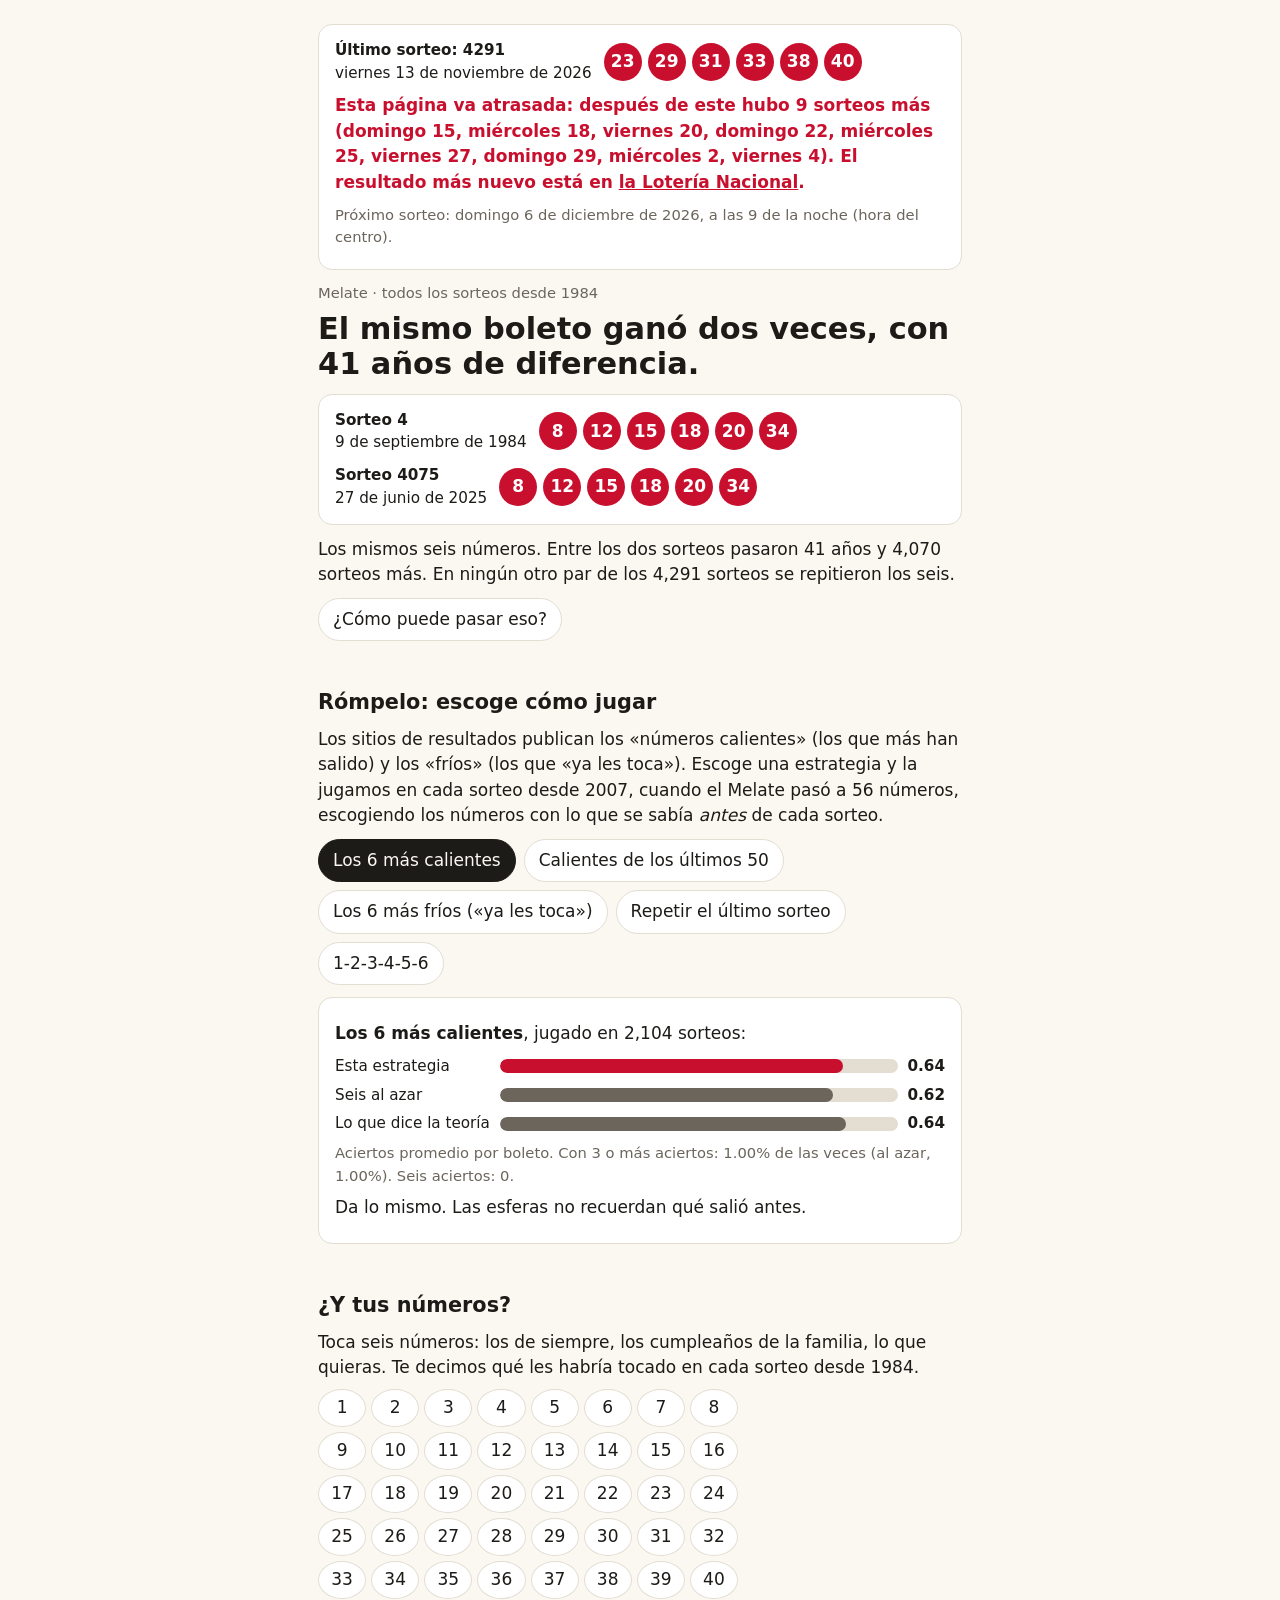
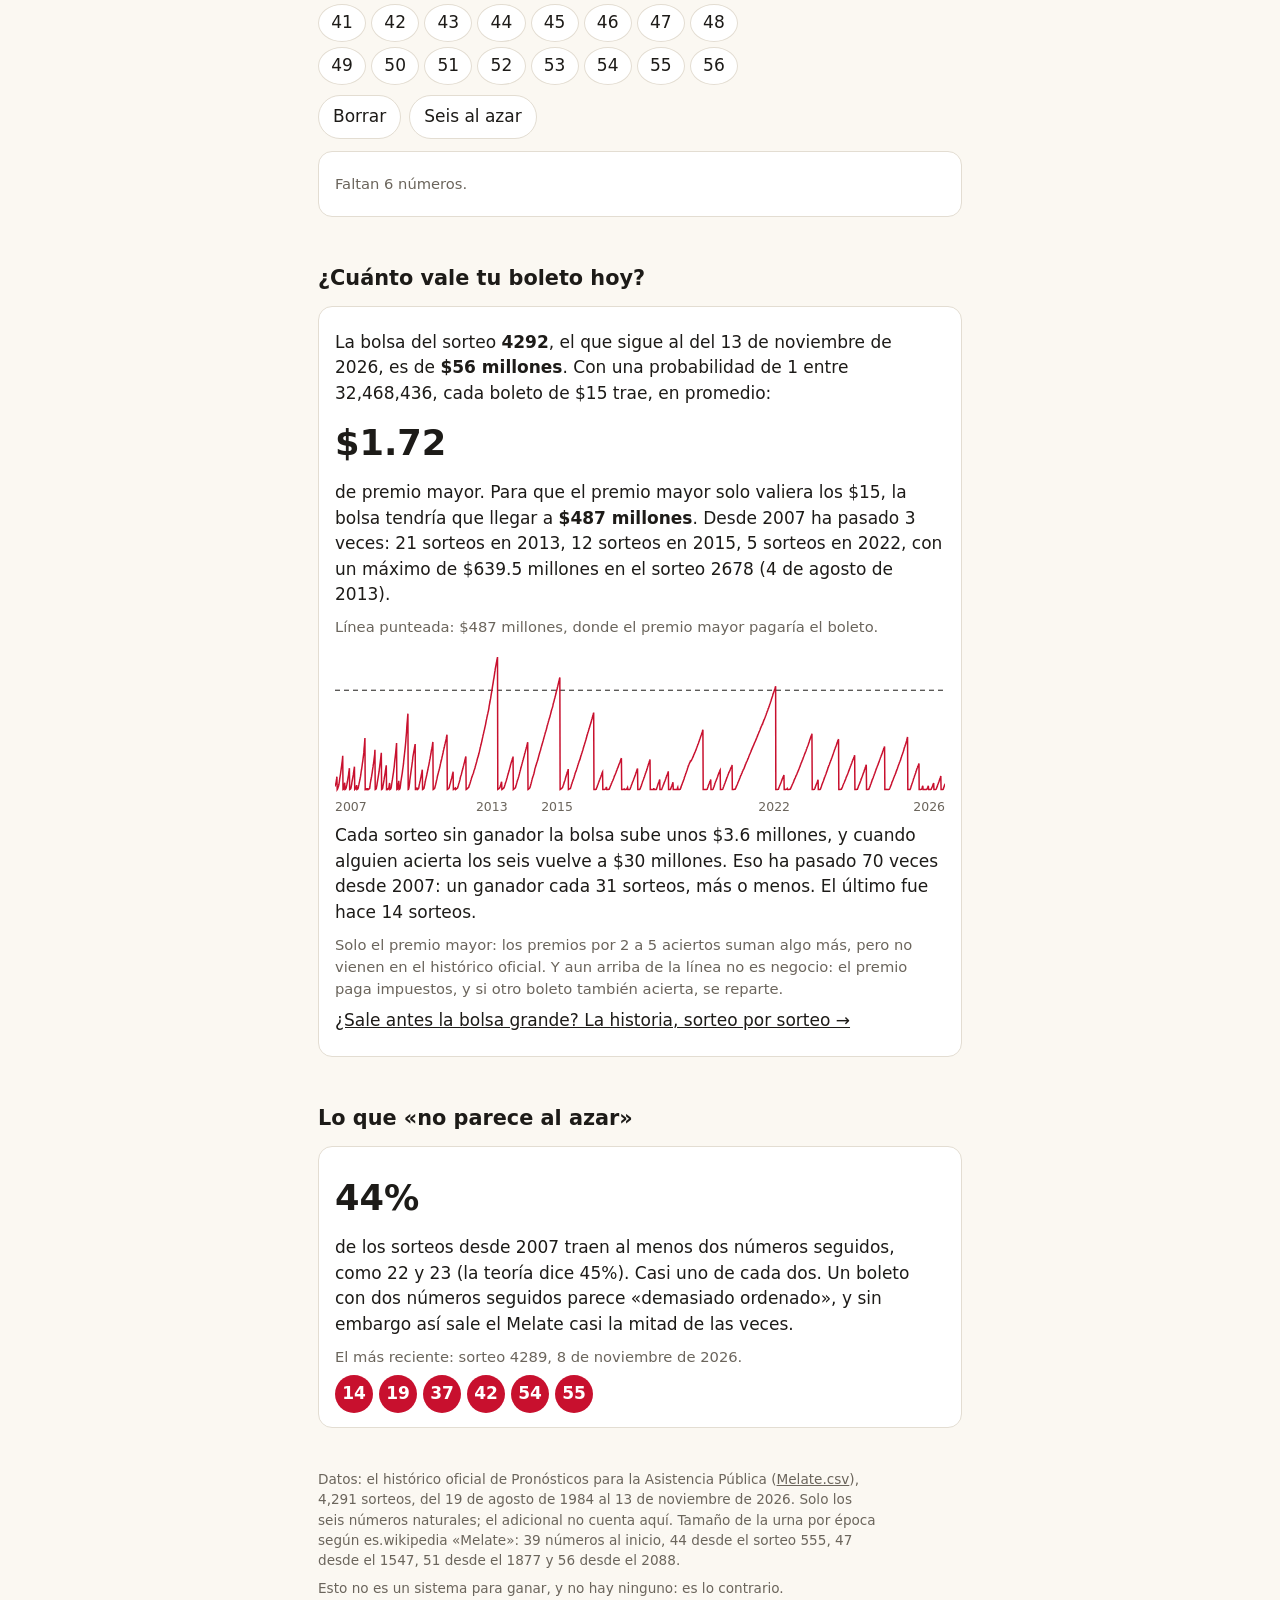
==== index.html @ 3cafe623 "Update ¿Ya salió? 2026-11-16 🤖 Generated with [Claude Code](https://claude.com/claude-code)" ====
<!doctype html>
<html lang="es">
<head>
<meta charset="utf-8">
<meta name="viewport" content="width=device-width, initial-scale=1">
<title>¿Ya salió? · Todos los sorteos del Melate desde 1984</title>
<meta name="description" content="El mismo boleto ganó el Melate dos veces, con 41 años de diferencia. Y los números calientes no sirven: lo comprobamos con todos los sorteos. Y lo que vale de verdad tu boleto hoy.">
<meta property="og:type" content="website">
<meta property="og:url" content="https://matmat202.github.io/ya-salio/">
<meta property="og:title" content="¿Ya salió?">
<meta property="og:description" content="El mismo boleto ganó el Melate dos veces, con 41 años de diferencia. Prueba tus números en todos los sorteos desde 1984.">
<meta property="og:image" content="https://matmat202.github.io/ya-salio/icons/card.png">
<meta property="og:image:width" content="1200">
<meta property="og:image:height" content="630">
<meta property="og:locale" content="es_MX">
<meta name="twitter:card" content="summary_large_image">
<link rel="apple-touch-icon" href="icons/icon-180.png">
<style>
  :root { --bg:#fbf8f2; --ink:#1d1b18; --mute:#6b655c; --line:#e3ddd2; --ball:#c8102e; --ok:#1f7a4d; --card:#fff; --warn:#c8102e; }
  @media (prefers-color-scheme: dark) { :root { --bg:#16140f; --ink:#f1ece2; --mute:#a59d90; --line:#3a352c; --card:#211e18; --ball:#d63a52; --ok:#4fbf86; --warn:#f07a8c; } }
  * { box-sizing: border-box; }
  body { margin:0; background:var(--bg); color:var(--ink); font:17px/1.5 system-ui, -apple-system, "Segoe UI", sans-serif; }
  main { max-width: 680px; margin: 0 auto; padding: 24px 18px 60px; }
  h1 { font-size: 1.9rem; line-height:1.15; margin: .2em 0 .4em; }
  h2 { font-size: 1.3rem; margin: 2.2em 0 .4em; }
  p { margin: .5em 0; }
  .mute { color: var(--mute); font-size: .92rem; }
  .card { background:var(--card); border:1px solid var(--line); border-radius:14px; padding:14px 16px; margin:12px 0; }
  .draw { display:flex; align-items:center; gap:12px; flex-wrap:wrap; }
  .draw .when { min-width: 150px; font-size:.95rem; }
  .draw .when b { display:block; }
  .balls { display:flex; gap:6px; flex-wrap:wrap; }
  .b { width:38px; height:38px; border-radius:50%; background:var(--ball); color:#fff; font-weight:700; display:grid; place-items:center; font-variant-numeric: tabular-nums; }
  .b.off { background:transparent; color:var(--mute); border:1.5px solid var(--line); }
  button { font:inherit; border:1px solid var(--line); background:var(--card); color:var(--ink); border-radius:999px; padding:8px 14px; cursor:pointer; }
  button[aria-pressed="true"] { background:var(--ink); color:var(--bg); border-color:var(--ink); }
  .row { display:flex; gap:8px; flex-wrap:wrap; margin:10px 0; }
  .big { font-size:2.2rem; font-weight:800; line-height:1.1; font-variant-numeric: tabular-nums; }
  .bars { display:grid; grid-template-columns: max-content 1fr max-content; gap:6px 10px; align-items:center; font-size:.95rem; }
  .bar { height:14px; border-radius:7px; background:var(--line); position:relative; overflow:hidden; }
  .bar i { position:absolute; inset:0 auto 0 0; background:var(--ball); border-radius:7px; }
  .bar.ref i { background:var(--mute); }
  .chart { width:100%; height:auto; display:block; margin:8px 0 2px; }
  .chart .s { fill:none; stroke:var(--ball); stroke-width:1.5; }
  .chart .be { stroke:var(--ink); stroke-dasharray:5 4; stroke-width:1; }
  .chart { height:150px; }
  .axis { position:relative; height:1.3em; font-size:.78rem; white-space:nowrap; color:var(--mute); }
  .axis span { position:absolute; top:0; }
  .grid { display:grid; grid-template-columns: repeat(8, 1fr); gap:5px; max-width: 420px; }
  .grid button { padding:0; height:38px; border-radius:50%; font-variant-numeric: tabular-nums; }
  .grid button[aria-pressed="true"] { background:var(--ball); border-color:var(--ball); color:#fff; }
  footer { margin-top:3em; font-size:.85rem; color:var(--mute); }
  footer p { max-width:65ch; }
  a { color: inherit; }
  #latest { margin-top:0; }
  #latest .draw .when { min-width: 0; }
  #latest .warn { color:var(--warn); font-weight:600; }
  #latestmine .draw { margin-top:10px; padding-top:10px; border-top:1px solid var(--line); }
  #latestmine .b { width:32px; height:32px; font-size:.9rem; }
</style>
</head>
<body>
<main>
  <div class="card" id="latest"></div>
  <p class="mute" id="kicker">Melate · todos los sorteos desde 1984</p>
  <h1>El mismo boleto ganó dos veces, con 41 años de diferencia.</h1>
  <div class="card" id="twins"></div>
  <p id="twinsay"></p>
  <div class="row"><button id="why" aria-expanded="false">¿Cómo puede pasar eso?</button></div>
  <div id="whybox" hidden>
    <div class="card">
      <p>La probabilidad de que <b>ese</b> sorteo de 2025 repitiera <b>esa</b> combinación de 1984 era de
        <b id="p1"></b>. Casi imposible.</p>
      <p>Pero nadie estaba esperando esa combinación. La pregunta de verdad es: ¿qué tan probable era que
        <b>alguna</b> combinación se repitiera, entre <b id="ndraws"></b> sorteos? Son <b id="npairs"></b>
        parejas de sorteos, y cada una es una oportunidad.</p>
      <p class="big" id="pany"></p>
      <p>Es la misma razón por la que en un salón de 23 personas lo normal es que dos cumplan años el mismo día.
        Lo raro no es la coincidencia: lo raro sería que nunca hubiera ninguna.</p>
    </div>
  </div>

  <h2>Rómpelo: escoge cómo jugar</h2>
  <p>Los sitios de resultados publican los «números calientes» (los que más han salido) y los «fríos»
    (los que «ya les toca»). Escoge una estrategia y la jugamos en cada sorteo desde 2007, cuando el Melate pasó a 56 números,
    escogiendo los números con lo que se sabía <i>antes</i> de cada sorteo.</p>
  <div class="row" id="strats"></div>
  <div class="card" id="stratout"></div>

  <h2>¿Y tus números?</h2>
  <p>Toca seis números: los de siempre, los cumpleaños de la familia, lo que quieras. Te decimos qué les habría tocado en cada sorteo desde 1984.</p>
  <div class="grid" id="grid"></div>
  <div class="row"><button id="clear">Borrar</button> <button id="lucky">Seis al azar</button></div>
  <div class="card" id="mine"><p class="mute">Faltan 6 números.</p></div>

  <h2>¿Cuánto vale tu boleto hoy?</h2>
  <div class="card" id="bolsa"></div>

  <h2>Lo que «no parece al azar»</h2>
  <div class="card" id="consec"></div>

  <footer>
    <p>Datos: el histórico oficial de Pronósticos para la Asistencia Pública
      (<a id="src" href="#">Melate.csv</a>), <span id="span"></span>. Solo los seis números naturales; el adicional no cuenta aquí.
      Tamaño de la urna por época según es.wikipedia «Melate»: 39 números al inicio, 44 desde el sorteo 555, 47 desde el 1547, 51 desde el 1877 y 56 desde el 2088.</p>
    <p>Esto no es un sistema para ganar, y no hay ninguno: es lo contrario.</p>
  </footer>
</main>
<script src="draws.js"></script>
<script src="melate.js"></script>
<script>
const { draws, pools, source } = window.MELATE;
const M = window.Melate, $ = (id) => document.getElementById(id);
const N = pools[pools.length - 1][1];
const MESES = ['enero','febrero','marzo','abril','mayo','junio','julio','agosto','septiembre','octubre','noviembre','diciembre'];
const fecha = (iso) => { const [y, m, d] = iso.split('-').map(Number); return `${d} de ${MESES[m - 1]} de ${y}`; };
const fmt = (x) => Math.round(x).toLocaleString('es-MX');
const pct = (x, d = 1) => (100 * x).toLocaleString('es-MX', { minimumFractionDigits: d, maximumFractionDigits: d }) + '%';
const balls = (six, on) => `<div class="balls">${six.map((x) => `<span class="b${on && !on.includes(x) ? ' off' : ''}">${x}</span>`).join('')}</div>`;

// 0. ¿ya salió?: the newest draw this page holds, and whether it can be the newest there is
const DIAS = ['domingo','lunes','martes','miércoles','jueves','viernes','sábado'];
const dia = (iso) => DIAS[new Date(iso + 'T00:00:00Z').getUTCDay()];
const newest = draws[draws.length - 1];
// ?hoy=AAAA-MM-DD pretends today is that date (the render gate uses it to see the late notice)
const hoyQ = new URLSearchParams(location.search).get('hoy');
const hoy = (/^\d{4}-\d\d-\d\d$/.test(hoyQ || '') && hoyQ) || new Intl.DateTimeFormat('en-CA', { timeZone: 'America/Mexico_City' }).format(new Date());
const S = M.schedule(newest[1], hoy);
const OFICIAL = 'https://www.loterianacional.gob.mx/Melate/Resultados';
$('latest').innerHTML = `<div class="draw"><div class="when"><b>Último sorteo: ${newest[0]}</b>${dia(newest[1])} ${fecha(newest[1])}</div>${balls(newest[2])}</div>
  ${S.missed.length ? `<p class="warn">Esta página va atrasada: después de este hubo ${S.missed.length === 1 ? 'otro sorteo' : `${S.missed.length} sorteos más`}
    (${S.missed.map((d) => `${dia(d)} ${Number(d.slice(8))}`).join(', ')}). El resultado más nuevo está en <a href="${OFICIAL}">la Lotería Nacional</a>.</p>` : ''}
  <div id="latestmine"></div>
  <p class="mute">Próximo sorteo: ${S.next === hoy ? 'hoy' : dia(S.next)} ${fecha(S.next)}, a las 9 de la noche (hora del centro).</p>`;
// 1. the twins
const reps = M.repeats(draws);
if (reps.length) {
  const [a, b] = reps[0];
  $('twins').innerHTML = [a, b].map((d) => `<div class="draw"><div class="when"><b>Sorteo ${d[0]}</b>${fecha(d[1])}</div>${balls(d[2])}</div>`).join('<div style="height:10px"></div>');
  const years = Number(b[1].slice(0, 4)) - Number(a[1].slice(0, 4));
  $('twinsay').innerHTML = `Los mismos seis números. Entre los dos sorteos pasaron ${years} años y ${fmt(b[0] - a[0] - 1)} sorteos más. En ningún otro par de los ${fmt(draws.length)} sorteos se repitieron los seis.`;
  $('p1').textContent = `1 entre ${fmt(M.comb(M.poolOf(pools, b[0]), 6))}`;
} else {
  $('kicker').nextElementSibling.textContent = 'Ninguna combinación ganadora se ha repetido.';
}
const e = M.expectedRepeats(draws, pools);
$('ndraws').textContent = fmt(draws.length);
$('npairs').textContent = fmt(draws.length * (draws.length - 1) / 2);
$('pany').textContent = `${pct(1 - Math.exp(-e), 0)} de probabilidad`;
$('why').onclick = () => { const h = $('whybox').hidden = !$('whybox').hidden; $('why').setAttribute('aria-expanded', String(!h)); };

// 2. strategies
const LABELS = { calientes: 'Los 6 más calientes', calientes50: 'Calientes de los últimos 50', frios: 'Los 6 más fríos («ya les toca»)', repetir: 'Repetir el último sorteo', seguidos: '1-2-3-4-5-6' };
const results = Object.fromEntries(Object.entries(M.STRATEGIES).map(([k, f]) => [k, M.replay(draws, pools, f)]));
const azar = (() => { let s = 7; const rnd = () => (s = (s * 1103515245 + 12345) % 2147483648) / 2147483648;
  return M.replay(draws, pools, (h, n) => { const p = []; while (p.length < 6) { const x = 1 + Math.floor(rnd() * n); if (!p.includes(x)) p.push(x); } return p; }); })();
function showStrat(k) {
  document.querySelectorAll('#strats button').forEach((b) => b.setAttribute('aria-pressed', String(b.dataset.k === k)));
  const r = results[k], max = Math.max(r.mean, azar.mean, r.expected) * 1.15;
  $('stratout').innerHTML = `<p><b>${LABELS[k]}</b>, jugado en ${fmt(r.tot)} sorteos:</p>
    <div class="bars">
      <span>Esta estrategia</span><div class="bar"><i style="width:${100 * r.mean / max}%"></i></div><b>${r.mean.toFixed(2)}</b>
      <span>Seis al azar</span><div class="bar ref"><i style="width:${100 * azar.mean / max}%"></i></div><b>${azar.mean.toFixed(2)}</b>
      <span>Lo que dice la teoría</span><div class="bar ref"><i style="width:${100 * r.expected / max}%"></i></div><b>${r.expected.toFixed(2)}</b>
    </div>
    <p class="mute">Aciertos promedio por boleto. Con 3 o más aciertos: ${pct(r.three, 2)} de las veces (al azar, ${pct(azar.three, 2)}). Seis aciertos: ${r.hits[6]}.</p>
    <p>Da lo mismo. Las esferas no recuerdan qué salió antes.</p>`;
}
$('strats').innerHTML = Object.keys(LABELS).map((k) => `<button data-k="${k}" aria-pressed="false">${LABELS[k]}</button>`).join('');
$('strats').onclick = (ev) => { const k = ev.target.dataset && ev.target.dataset.k; if (k) showStrat(k); };
showStrat('calientes');

// 3. your ticket. A full six is kept on this phone (localStorage) and in the address
// (#boleto=8-12-15-18-20-34), so a reload, a bookmark or a link sent to the family brings it
// back, and the card at the top says how it did in the newest draw. Only a tap saves: opening
// someone else's link shows their six without replacing the ones kept on this phone.
const KEY = 'yasalio.boleto';
const store = { get() { try { return localStorage.getItem(KEY); } catch (e) { return null; } },
  set(v) { try { if (v) localStorage.setItem(KEY, v); else localStorage.removeItem(KEY); } catch (e) {} } };
const fromHash = M.parseTicket((location.hash.match(/boleto=([0-9,-]+)/) || [])[1], N);
const pick = fromHash || M.parseTicket(store.get(), N) || [];
let tapped = false;
function remember(six) {
  const v = six ? six.join('-') : '';
  if (six && tapped) store.set(v);
  if (six || /boleto=/.test(location.hash)) history.replaceState(null, '', location.pathname + location.search + (six ? '#boleto=' + v : ''));
  $('latestmine').innerHTML = six ? `<div class="draw"><div class="when"><b>Tus números: ${six.filter((x) => newest[2].includes(x)).length} de 6 en este sorteo</b>
    <a href="#mine" onclick="document.getElementById('mine').scrollIntoView({ behavior: 'smooth' }); return false">ver en todos los sorteos</a></div>${balls(six, newest[2])}</div>` : '';
}
$('grid').innerHTML = Array.from({ length: N }, (_, i) => `<button data-n="${i + 1}" aria-pressed="false">${i + 1}</button>`).join('');
function renderMine() {
  document.querySelectorAll('#grid button').forEach((b) => b.setAttribute('aria-pressed', String(pick.includes(+b.dataset.n))));
  if (pick.length < 6) { remember(null); $('mine').innerHTML = `<p class="mute">Faltan ${6 - pick.length} número${6 - pick.length === 1 ? '' : 's'}.</p>`; return; }
  const six = [...pick].sort((a, b) => a - b), r = M.myTicket(draws, pools, six), d = r.best.draw;
  remember(six);
  const three = r.hits[3] + r.hits[4] + r.hits[5] + r.hits[6];
  $('mine').innerHTML = `${balls(six)}
    <p>Jugado en ${fmt(r.tot)} sorteos${r.tot < draws.length ? ` (los que ya tenían el ${Math.max(...six)} en la urna)` : ''}:</p>
    <p>Seis aciertos: <b>${r.hits[6]}</b> · cinco: <b>${r.hits[5]}</b> · cuatro: <b>${r.hits[4]}</b> · tres: <b>${r.hits[3]}</b> · ninguno: <b>${fmt(r.hits[0])}</b></p>
    <p>Tu mejor sorteo fue el <b>${d[0]}</b> (${fecha(d[1])}), con ${r.best.k} acierto${r.best.k === 1 ? '' : 's'}:</p>${balls(d[2], six)}
    <p>En el último sorteo (${newest[0]}, ${fecha(newest[1])}): <b>${six.filter((x) => newest[2].includes(x)).length}</b> de 6.</p>
    <p class="mute">Tres o más en ${pct(three / r.tot, 2)} de los sorteos. Cualquier boleto ronda lo mismo.</p>
    <div class="row"><button id="share">Compartir mis números</button></div>
    <p class="mute" id="sharesay">${tapped || !fromHash ? 'Tus números se quedan guardados en este teléfono: la próxima vez que entres, arriba verás cómo les fue en el último sorteo.'
      : 'Son los números del enlace que te mandaron. Toca los tuyos para guardarlos en este teléfono.'}</p>`;
}
$('mine').onclick = async (ev) => {
  if (ev.target.id !== 'share') return;
  const url = location.href, say = $('sharesay');
  try {
    if (navigator.share) await navigator.share({ title: '¿Ya salió?', text: 'Mis números del Melate en todos los sorteos desde 1984', url });
    else { await navigator.clipboard.writeText(url); say.textContent = 'Enlace copiado: quien lo abra verá estos mismos seis números.'; }
  } catch (e) { if (e.name !== 'AbortError') say.textContent = `Copia este enlace: ${url}`; }
};
$('grid').onclick = (ev) => { const n = +(ev.target.dataset && ev.target.dataset.n); if (!n) return; tapped = true;
  const i = pick.indexOf(n); if (i >= 0) pick.splice(i, 1); else if (pick.length < 6) pick.push(n); renderMine(); };
$('clear').onclick = () => { pick.length = 0; store.set(null); renderMine(); };
$('lucky').onclick = () => { tapped = true; pick.length = 0; while (pick.length < 6) { const x = 1 + Math.floor(Math.random() * N); if (!pick.includes(x)) pick.push(x); } renderMine(); };
renderMine();
// a shared link opened in a tab already on this page changes only the hash: no reload happens
addEventListener('hashchange', () => {
  const six = M.parseTicket((location.hash.match(/boleto=([0-9,-]+)/) || [])[1], N);
  if (six && six.join('-') !== [...pick].sort((a, b) => a - b).join('-')) { tapped = false; pick.splice(0, pick.length, ...six); renderMine(); }
});

// 4. consecutive numbers
const modern = draws.filter((d) => d[0] >= pools[pools.length - 1][0]);
const withC = modern.filter((d) => M.hasConsecutive(d[2]));
const last = withC[withC.length - 1];
$('consec').innerHTML = `<p class="big">${pct(withC.length / modern.length, 0)}</p>
  <p>de los sorteos desde 2007 traen al menos dos números seguidos, como 22 y 23 (la teoría dice ${pct(M.pConsecutive(N), 0)}).
  Casi uno de cada dos. Un boleto con dos números seguidos parece «demasiado ordenado», y sin embargo así sale el Melate casi la mitad de las veces.</p>
  <p class="mute">El más reciente: sorteo ${last[0]}, ${fecha(last[1])}.</p>${balls(last[2])}`;

// 5. what today's ticket is worth: the jackpot only. $15 is Melate alone (Revancha +$10 and
// Revanchita +$5 are separate draws), per loterianacional.gob.mx/Melate/Melate, 2026-11-05.
const PRECIO = 15;
const B = M.bolsa(draws, pools, PRECIO);
const mill = (x) => `$${(x / 1e6).toLocaleString('es-MX', { maximumFractionDigits: 1 })} millones`;
const peso = (x) => `$${x.toLocaleString('es-MX', { minimumFractionDigits: 2, maximumFractionDigits: 2 })}`;
const YEAR = (r) => r[0][1].slice(0, 4);
const runsTxt = B.runs.map((r) => `${r.length} sorteo${r.length === 1 ? '' : 's'} en ${YEAR(r)}`);
const chart = (() => {
  const W = 640, H = 170, top = Math.max(B.peak[3], B.breakEven) * 1.08, n = B.series.length;
  const x = (i) => (i / (n - 1)) * W, y = (v) => H - (v / top) * H;
  const pts = B.series.map(([, v], i) => `${x(i).toFixed(1)},${y(v).toFixed(1)}`).join(' ');
  // year labels in HTML, not SVG text, so they stay readable when the chart shrinks to a phone
  const at = (k) => 100 * B.series.findIndex(([d]) => d >= k) / (n - 1);
  const ticks = [[2088, 'left:0'], ...B.runs.map((r) => [r[0][0], null]), [B.last[0], 'right:0']].map(([k, pos]) => {
    const d = draws.find((e) => e[0] === k); return `<span style="${pos || `left:${at(k).toFixed(1)}%;transform:translateX(-50%)`}">${d[1].slice(0, 4)}</span>`; }).join('');
  return `<p class="mute">Línea punteada: ${mill(B.breakEven)}, donde el premio mayor pagaría el boleto.</p>
    <svg class="chart" viewBox="0 0 ${W} ${H}" preserveAspectRatio="none" role="img" aria-label="La bolsa del Melate en cada sorteo desde 2007; pasó la línea en ${B.runs.map(YEAR).join(', ')}">
    <line class="be" x1="0" x2="${W}" y1="${y(B.breakEven)}" y2="${y(B.breakEven)}" vector-effect="non-scaling-stroke"/>
    <polyline class="s" points="${pts}" vector-effect="non-scaling-stroke"/></svg><div class="axis">${ticks}</div>`;
})();
$('bolsa').innerHTML = `<p>La bolsa del sorteo <b>${B.next}</b>, el que sigue al del ${fecha(B.last[1])}, es de <b>${mill(B.last[3])}</b>.
  Con una probabilidad de 1 entre ${fmt(B.odds)}, cada boleto de $${PRECIO} trae, en promedio:</p>
  <p class="big">${peso(B.perTicket)}</p>
  <p>de premio mayor. Para que el premio mayor solo valiera los $${PRECIO}, la bolsa tendría que llegar a <b>${mill(B.breakEven)}</b>.
  Desde 2007 ha pasado ${B.runs.length === 1 ? 'una vez' : `${B.runs.length} veces`}: ${runsTxt.join(', ')}, con un máximo de ${mill(B.peak[3])} en el sorteo ${B.peakDraw}${(d => d ? ` (${fecha(d[1])})` : '')(draws.find((d) => d[0] === B.peakDraw))}.</p>
  ${chart}
  <p>Cada sorteo sin ganador la bolsa sube unos ${mill(B.medianRise)}, y cuando alguien acierta los seis vuelve a ${mill(Math.min(...B.resets.map((d) => d[3])))}.
  Eso ha pasado ${B.resets.length} veces desde 2007: un ganador cada ${Math.round(B.everyDraws)} sorteos, más o menos.
  ${B.sinceReset != null ? `El último fue hace ${B.sinceReset} sorteo${B.sinceReset === 1 ? '' : 's'}.` : ''}</p>
  <p class="mute">Solo el premio mayor: los premios por 2 a 5 aciertos suman algo más, pero no vienen en el histórico oficial.
  Y aun arriba de la línea no es negocio: el premio paga impuestos, y si otro boleto también acierta, se reparte.</p>
  <p><a href="story/">¿Sale antes la bolsa grande? La historia, sorteo por sorteo →</a></p>`;
document.querySelectorAll('#bolsa .axis').forEach(declutter);
// Axis labels sit at absolute positions, so a wider font (1.5x text, WCAG 1.4.12 spacing)
// pushes neighbours into each other: text-spacing caught '150 h' over '175 h', '9+10 Mar'
// over 'all' and '2013' over '2015' on 2026-11-06. Keep both ends, hide a middle label only
// while it would collide, and re-check whenever a label or the axis changes size.
function declutter(box) {
  const go = () => {
    const s = [...box.children]; if (s.length < 3) return;
    s.forEach((e) => { e.style.visibility = ''; });
    const last = s[s.length - 1].getBoundingClientRect();
    let prev = s[0].getBoundingClientRect();
    for (const e of s.slice(1, -1)) {
      const b = e.getBoundingClientRect();
      if (!b.width) continue;
      if (b.left < prev.right + 4 || b.right > last.left - 4) e.style.visibility = 'hidden'; else prev = b;
    }
  };
  const ro = new ResizeObserver(go); ro.observe(box); [...box.children].forEach((e) => ro.observe(e));
  go();
}

$('src').href = source;
$('span').textContent = `${fmt(draws.length)} sorteos, del ${fecha(draws[0][1])} al ${fecha(draws[draws.length - 1][1])}`;
</script>
</body>
</html>
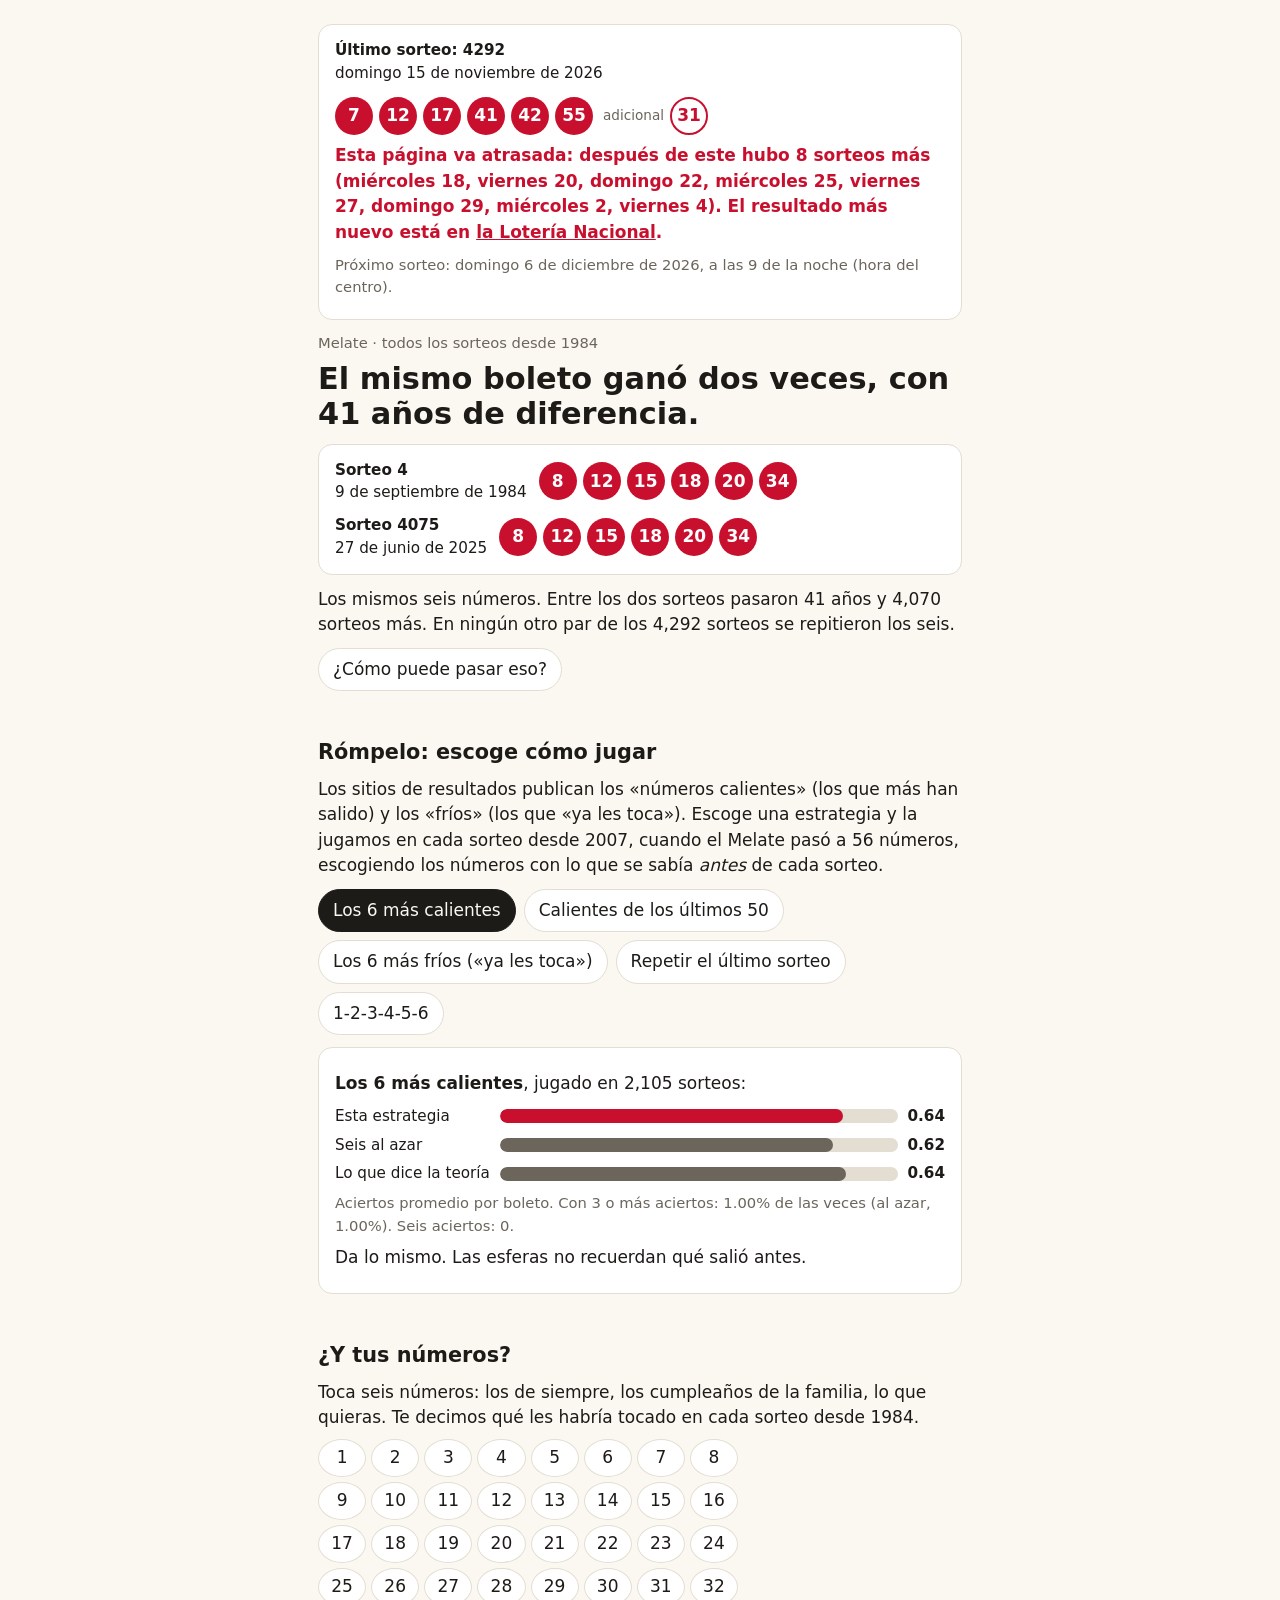
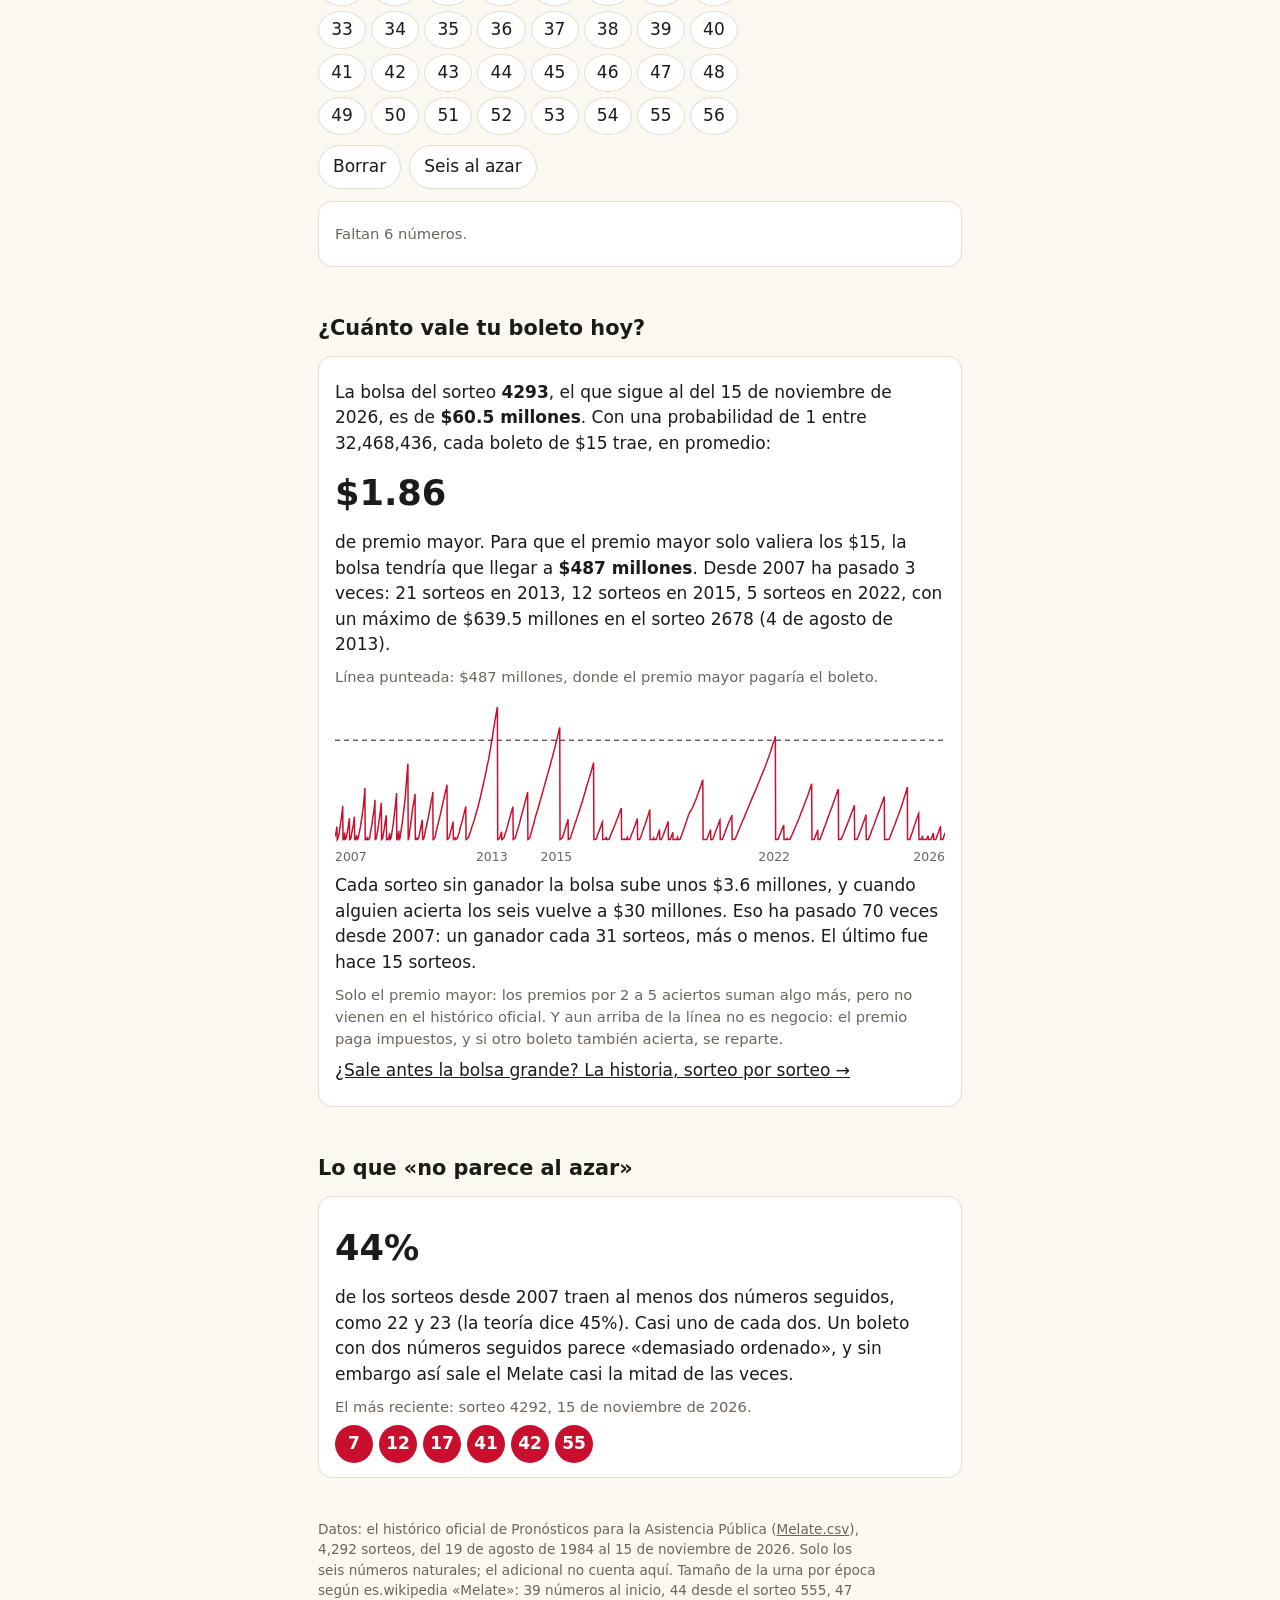
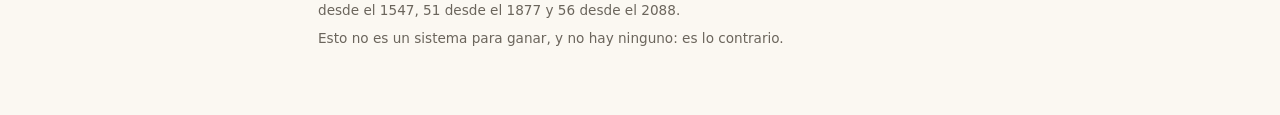
==== commit 526a6949: "Update ¿Ya salió? 2026-11-16 🤖 Generated with [Claude Code](https://claude.com/claude-code)" ====
--- a/index.html
+++ b/index.html
@@ -32,6 +32,8 @@
   .balls { display:flex; gap:6px; flex-wrap:wrap; }
   .b { width:38px; height:38px; border-radius:50%; background:var(--ball); color:#fff; font-weight:700; display:grid; place-items:center; font-variant-numeric: tabular-nums; }
   .b.off { background:transparent; color:var(--mute); border:1.5px solid var(--line); }
+  .b.ad { background:var(--card); color:var(--warn); border:2px solid var(--ball); }
+  .adl { align-self:center; color:var(--mute); font-size:.85rem; margin-left:4px; }
   button { font:inherit; border:1px solid var(--line); background:var(--card); color:var(--ink); border-radius:999px; padding:8px 14px; cursor:pointer; }
   button[aria-pressed="true"] { background:var(--ink); color:var(--bg); border-color:var(--ink); }
   .row { display:flex; gap:8px; flex-wrap:wrap; margin:10px 0; }
@@ -57,6 +59,7 @@
   #latest .warn { color:var(--warn); font-weight:600; }
   #latestmine .draw { margin-top:10px; padding-top:10px; border-top:1px solid var(--line); }
   #latestmine .b { width:32px; height:32px; font-size:.9rem; }
+  #latestmine .prize { margin:8px 0 0; font-weight:600; }
 </style>
 </head>
 <body>
@@ -116,7 +119,10 @@
 const fecha = (iso) => { const [y, m, d] = iso.split('-').map(Number); return `${d} de ${MESES[m - 1]} de ${y}`; };
 const fmt = (x) => Math.round(x).toLocaleString('es-MX');
 const pct = (x, d = 1) => (100 * x).toLocaleString('es-MX', { minimumFractionDigits: d, maximumFractionDigits: d }) + '%';
-const balls = (six, on) => `<div class="balls">${six.map((x) => `<span class="b${on && !on.includes(x) ? ' off' : ''}">${x}</span>`).join('')}</div>`;
+// `ad` is the draw's adicional: as its own ball it is drawn as a ring after the six; inside a
+// ticket the same ring marks the number that matched it.
+const balls = (six, on, ad, own) => `<div class="balls">${six.map((x) => `<span class="b${x === ad ? ' ad' : on && !on.includes(x) ? ' off' : ''}">${x}</span>`).join('')}${
+  own ? `<span class="adl">adicional</span><span class="b ad">${ad}</span>` : ''}</div>`;
 
 // 0. ¿ya salió?: the newest draw this page holds, and whether it can be the newest there is
 const DIAS = ['domingo','lunes','martes','miércoles','jueves','viernes','sábado'];
@@ -127,7 +133,7 @@
 const hoy = (/^\d{4}-\d\d-\d\d$/.test(hoyQ || '') && hoyQ) || new Intl.DateTimeFormat('en-CA', { timeZone: 'America/Mexico_City' }).format(new Date());
 const S = M.schedule(newest[1], hoy);
 const OFICIAL = 'https://www.loterianacional.gob.mx/Melate/Resultados';
-$('latest').innerHTML = `<div class="draw"><div class="when"><b>Último sorteo: ${newest[0]}</b>${dia(newest[1])} ${fecha(newest[1])}</div>${balls(newest[2])}</div>
+$('latest').innerHTML = `<div class="draw"><div class="when"><b>Último sorteo: ${newest[0]}</b>${dia(newest[1])} ${fecha(newest[1])}</div>${balls(newest[2], null, newest[4], true)}</div>
   ${S.missed.length ? `<p class="warn">Esta página va atrasada: después de este hubo ${S.missed.length === 1 ? 'otro sorteo' : `${S.missed.length} sorteos más`}
     (${S.missed.map((d) => `${dia(d)} ${Number(d.slice(8))}`).join(', ')}). El resultado más nuevo está en <a href="${OFICIAL}">la Lotería Nacional</a>.</p>` : ''}
   <div id="latestmine"></div>
@@ -184,8 +190,17 @@
   const v = six ? six.join('-') : '';
   if (six && tapped) store.set(v);
   if (six || /boleto=/.test(location.hash)) history.replaceState(null, '', location.pathname + location.search + (six ? '#boleto=' + v : ''));
-  $('latestmine').innerHTML = six ? `<div class="draw"><div class="when"><b>Tus números: ${six.filter((x) => newest[2].includes(x)).length} de 6 en este sorteo</b>
-    <a href="#mine" onclick="document.getElementById('mine').scrollIntoView({ behavior: 'smooth' }); return false">ver en todos los sorteos</a></div>${balls(six, newest[2])}</div>` : '';
+  $('latestmine').innerHTML = six ? `<div class="draw"><div class="when"><b>Tus números: ${prizeLine(six)}</b>
+    <a href="#mine" onclick="document.getElementById('mine').scrollIntoView({ behavior: 'smooth' }); return false">ver en todos los sorteos</a></div>${balls(six, newest[2], newest[4])}${prizeSay(six)}</div>` : '';
+}
+// "2 de 6" alone does not say that 2 hits is a prize: the top card names the category it wins.
+const prizeLine = (six) => { const P = M.prize(six, newest); return `${P.k} de 6${P.ad ? ', más el adicional,' : ''} en este sorteo`; };
+const pesos = (x) => '$' + x.toLocaleString('es-MX', { minimumFractionDigits: 2, maximumFractionDigits: 2 });
+function prizeSay(six) {
+  const P = M.prize(six, newest);
+  if (!P.cat) return `<p class="mute" id="prize">Sin premio: el más chico pide 2 aciertos.</p>`;
+  return `<p class="prize" id="prize">Eso gana premio de ${P.cat}.ª categoría${P.amount ? `: ${pesos(P.amount)} por boleto` : `; cuánto paga depende de las ventas del sorteo`}.</p>
+    <p class="mute">Confírmalo con tu boleto en <a href="${OFICIAL}">la Lotería Nacional</a>: aquí solo comparamos los seis que guardaste.</p>`;
 }
 $('grid').innerHTML = Array.from({ length: N }, (_, i) => `<button data-n="${i + 1}" aria-pressed="false">${i + 1}</button>`).join('');
 function renderMine() {
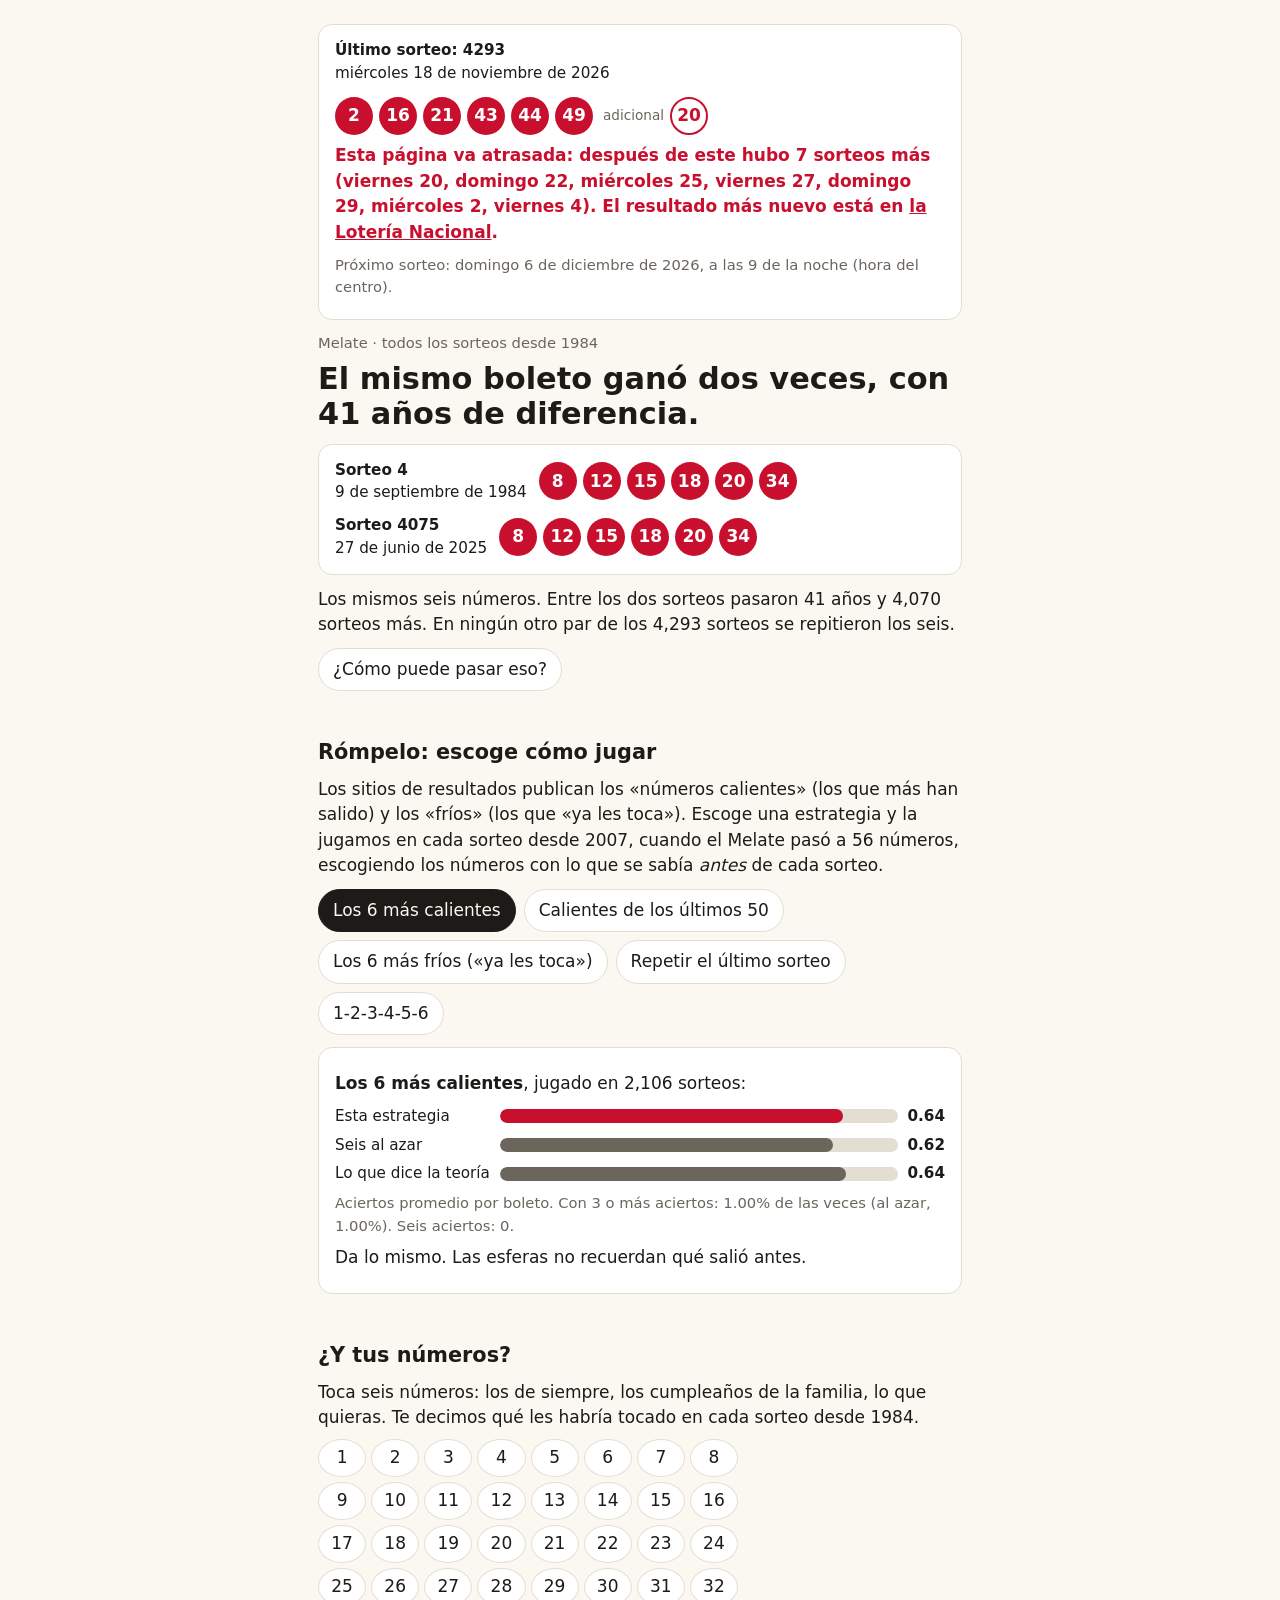
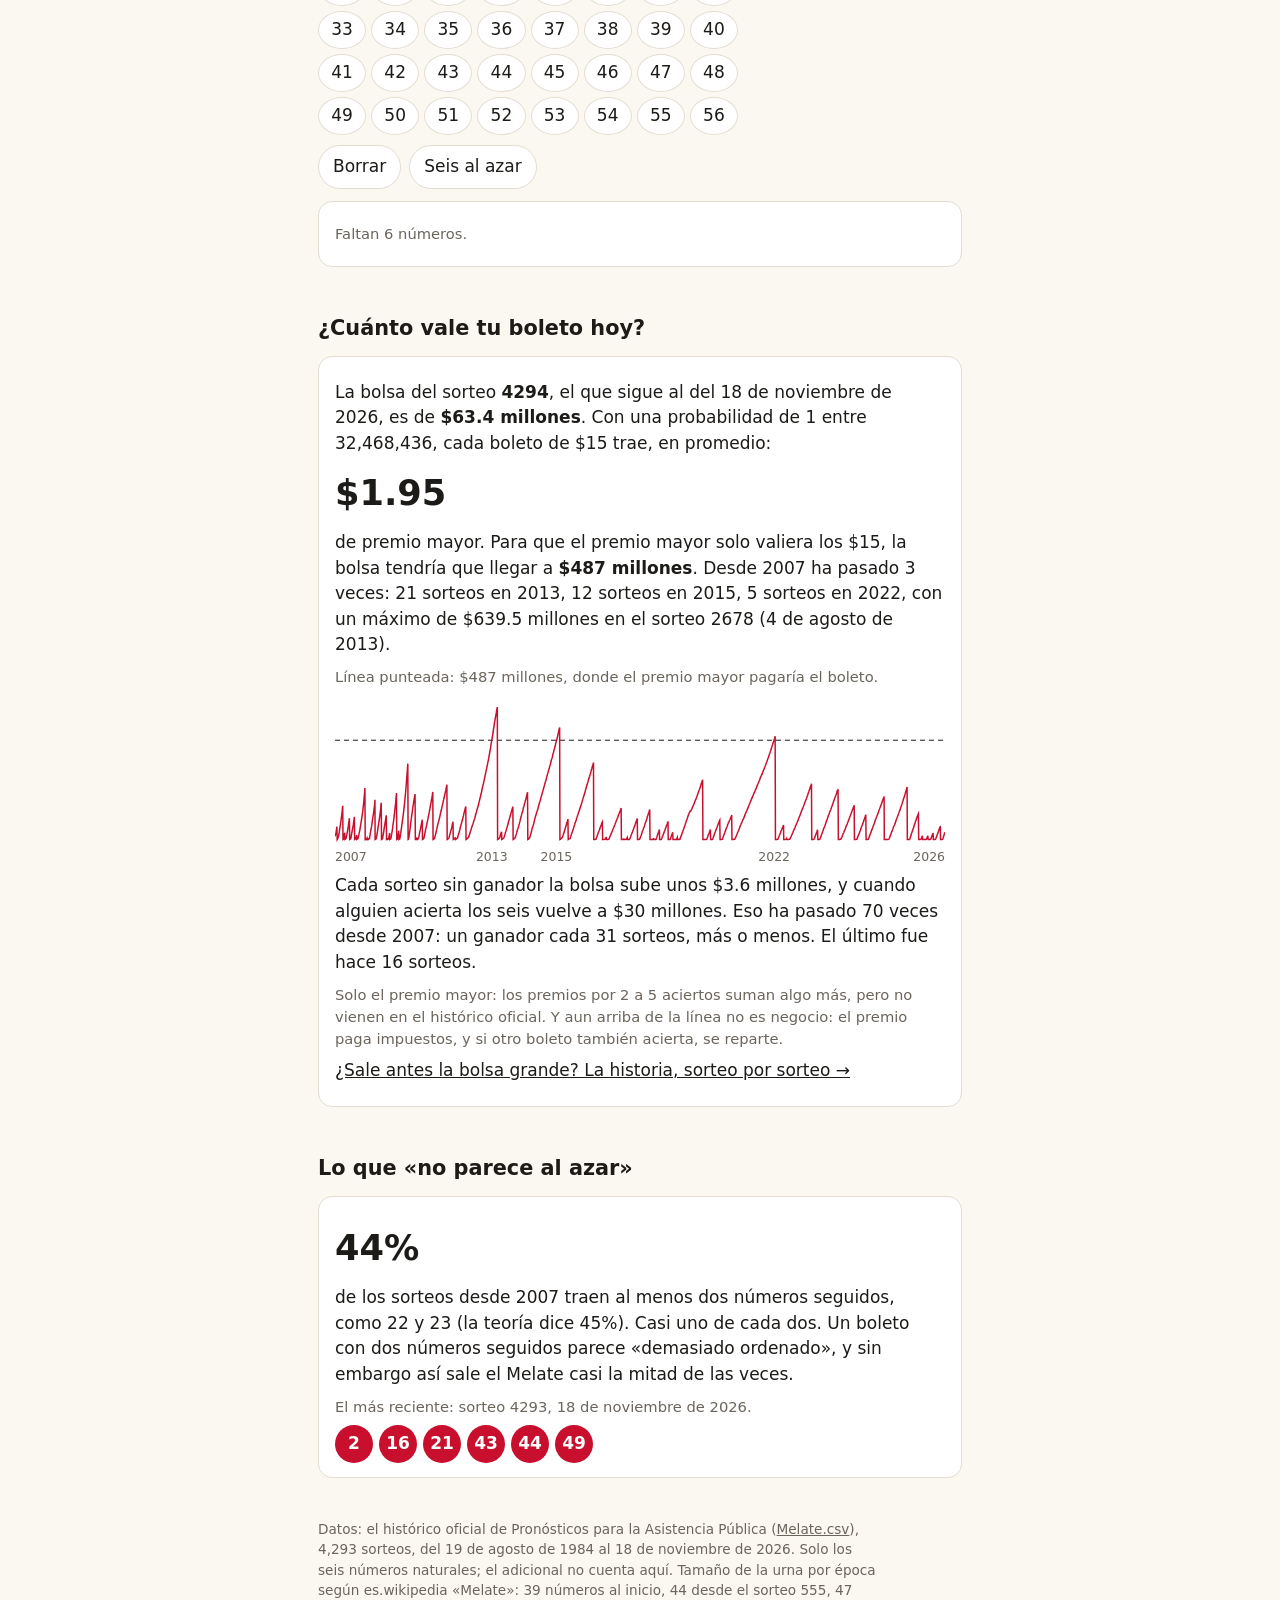
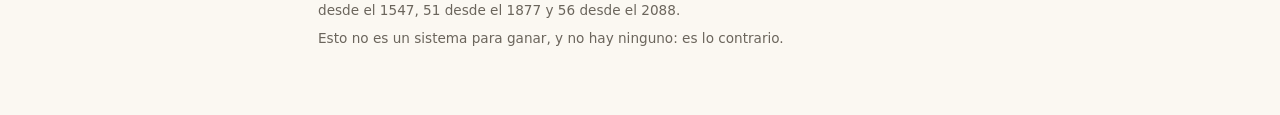
==== commit fd44fd4c: "Update ¿Ya salió? 2026-11-20 🤖 Generated with [Claude Code](https://claude.com/claude-code)" ====
--- a/index.html
+++ b/index.html
@@ -23,8 +23,8 @@
   main { max-width: 680px; margin: 0 auto; padding: 24px 18px 60px; }
   h1 { font-size: 1.9rem; line-height:1.15; margin: .2em 0 .4em; }
   h2 { font-size: 1.3rem; margin: 2.2em 0 .4em; }
-  p { margin: .5em 0; }
-  .mute { color: var(--mute); font-size: .92rem; }
+  p { margin: .5em 0; max-width: 65ch; }
+  .mute { color: var(--mute); font-size: .92rem; max-width: 65ch; }
   .card { background:var(--card); border:1px solid var(--line); border-radius:14px; padding:14px 16px; margin:12px 0; }
   .draw { display:flex; align-items:center; gap:12px; flex-wrap:wrap; }
   .draw .when { min-width: 150px; font-size:.95rem; }
@@ -60,6 +60,12 @@
   #latestmine .draw { margin-top:10px; padding-top:10px; border-top:1px solid var(--line); }
   #latestmine .b { width:32px; height:32px; font-size:.9rem; }
   #latestmine .prize { margin:8px 0 0; font-weight:600; }
+  #recent { margin-top:8px; font-size:.92rem; flex-basis:100%; }
+  #recent summary { cursor:pointer; }
+  #recent table { border-collapse:collapse; margin-top:6px; width:100%; max-width:380px; }
+  #recent td { padding:3px 6px 3px 0; white-space:nowrap; }
+  #recent td:last-child { text-align:right; }
+  #recent tr.won { font-weight:600; }
 </style>
 </head>
 <body>
@@ -191,7 +197,17 @@
   if (six && tapped) store.set(v);
   if (six || /boleto=/.test(location.hash)) history.replaceState(null, '', location.pathname + location.search + (six ? '#boleto=' + v : ''));
   $('latestmine').innerHTML = six ? `<div class="draw"><div class="when"><b>Tus números: ${prizeLine(six)}</b>
-    <a href="#mine" onclick="document.getElementById('mine').scrollIntoView({ behavior: 'smooth' }); return false">ver en todos los sorteos</a></div>${balls(six, newest[2], newest[4])}${prizeSay(six)}</div>` : '';
+    <a href="#mine" onclick="document.getElementById('mine').scrollIntoView({ behavior: 'smooth' }); return false">ver en todos los sorteos</a></div>${balls(six, newest[2], newest[4])}${prizeSay(six)}${recentSay(six)}</div>` : '';
+}
+// the last ten draws, newest first: someone who checks once a week has missed two or three
+const RECIENTES = 10, MES3 = ['ene','feb','mar','abr','may','jun','jul','ago','sep','oct','nov','dic'], DIA3 = ['dom','lun','mar','mié','jue','vie','sáb'];
+const corta = (iso) => `${DIA3[new Date(iso + 'T00:00:00Z').getUTCDay()]} ${Number(iso.slice(8))} ${MES3[Number(iso.slice(5, 7)) - 1]}`;
+function recentSay(six) {
+  const R = M.recent(draws, six, RECIENTES);
+  const head = R.won ? `ganaron premio en <b>${R.won}</b>${R.pesos ? ` (${pesos(R.pesos)} en premios fijos${R.big ? ', más uno de 4 o más aciertos' : ''})` : R.big ? ' (de 4 o más aciertos)' : ''}` : 'ningún premio';
+  return `<details id="recent"><summary>Tus números en los últimos ${RECIENTES} sorteos: ${head}</summary>
+    <table>${R.rows.map((r) => `<tr${r.cat ? ' class="won"' : ''}><td>${r.draw[0]}</td><td>${corta(r.draw[1])}</td><td>${r.k} de 6${r.ad ? ' + ad.' : ''}</td><td>${
+      r.cat ? (r.amount ? pesos(r.amount) : `${r.cat}.ª cat.`) : '—'}</td></tr>`).join('')}</table></details>`;
 }
 // "2 de 6" alone does not say that 2 hits is a prize: the top card names the category it wins.
 const prizeLine = (six) => { const P = M.prize(six, newest); return `${P.k} de 6${P.ad ? ', más el adicional,' : ''} en este sorteo`; };
@@ -203,6 +219,14 @@
     <p class="mute">Confírmalo con tu boleto en <a href="${OFICIAL}">la Lotería Nacional</a>: aquí solo comparamos los seis que guardaste.</p>`;
 }
 $('grid').innerHTML = Array.from({ length: N }, (_, i) => `<button data-n="${i + 1}" aria-pressed="false">${i + 1}</button>`).join('');
+// Hits alone hide that 2 hits already pays: count the draws where the six would have won any of
+// today's nine categories, beside what a random six expects over the same draws.
+function wonSay(h) {
+  const big = h.won - h.fixed, fx = M.PRIZES.map((p) => p[2]).filter((x) => x != null), lo = pesos(Math.min(...fx)), hi = pesos(Math.max(...fx));
+  return `Con los premios de hoy, habría ganado algo en <b>${fmt(h.won)}</b> sorteos (1 de cada ${(h.tot / h.won).toFixed(1)}); seis al azar, unos ${fmt(Math.round(h.expected))}.
+    ${big ? `${fmt(h.fixed)} de esos fueron premio fijo de 2 o 3 aciertos (hoy, de ${lo} a ${hi}), y ${fmt(big)} de 4 o más.`
+      : `Todos fueron premio fijo de 2 o 3 aciertos: hoy, de ${lo} a ${hi}.`}`;
+}
 function renderMine() {
   document.querySelectorAll('#grid button').forEach((b) => b.setAttribute('aria-pressed', String(pick.includes(+b.dataset.n))));
   if (pick.length < 6) { remember(null); $('mine').innerHTML = `<p class="mute">Faltan ${6 - pick.length} número${6 - pick.length === 1 ? '' : 's'}.</p>`; return; }
@@ -211,7 +235,8 @@
   const three = r.hits[3] + r.hits[4] + r.hits[5] + r.hits[6];
   $('mine').innerHTML = `${balls(six)}
     <p>Jugado en ${fmt(r.tot)} sorteos${r.tot < draws.length ? ` (los que ya tenían el ${Math.max(...six)} en la urna)` : ''}:</p>
-    <p>Seis aciertos: <b>${r.hits[6]}</b> · cinco: <b>${r.hits[5]}</b> · cuatro: <b>${r.hits[4]}</b> · tres: <b>${r.hits[3]}</b> · ninguno: <b>${fmt(r.hits[0])}</b></p>
+    <p>Seis aciertos: <b>${r.hits[6]}</b> · cinco: <b>${r.hits[5]}</b> · cuatro: <b>${r.hits[4]}</b> · tres: <b>${r.hits[3]}</b> · dos: <b>${fmt(r.hits[2])}</b> · ninguno: <b>${fmt(r.hits[0])}</b></p>
+    <p id="minewon">${wonSay(M.prizeHistory(draws, pools, six))}</p>
     <p>Tu mejor sorteo fue el <b>${d[0]}</b> (${fecha(d[1])}), con ${r.best.k} acierto${r.best.k === 1 ? '' : 's'}:</p>${balls(d[2], six)}
     <p>En el último sorteo (${newest[0]}, ${fecha(newest[1])}): <b>${six.filter((x) => newest[2].includes(x)).length}</b> de 6.</p>
     <p class="mute">Tres o más en ${pct(three / r.tot, 2)} de los sorteos. Cualquier boleto ronda lo mismo.</p>
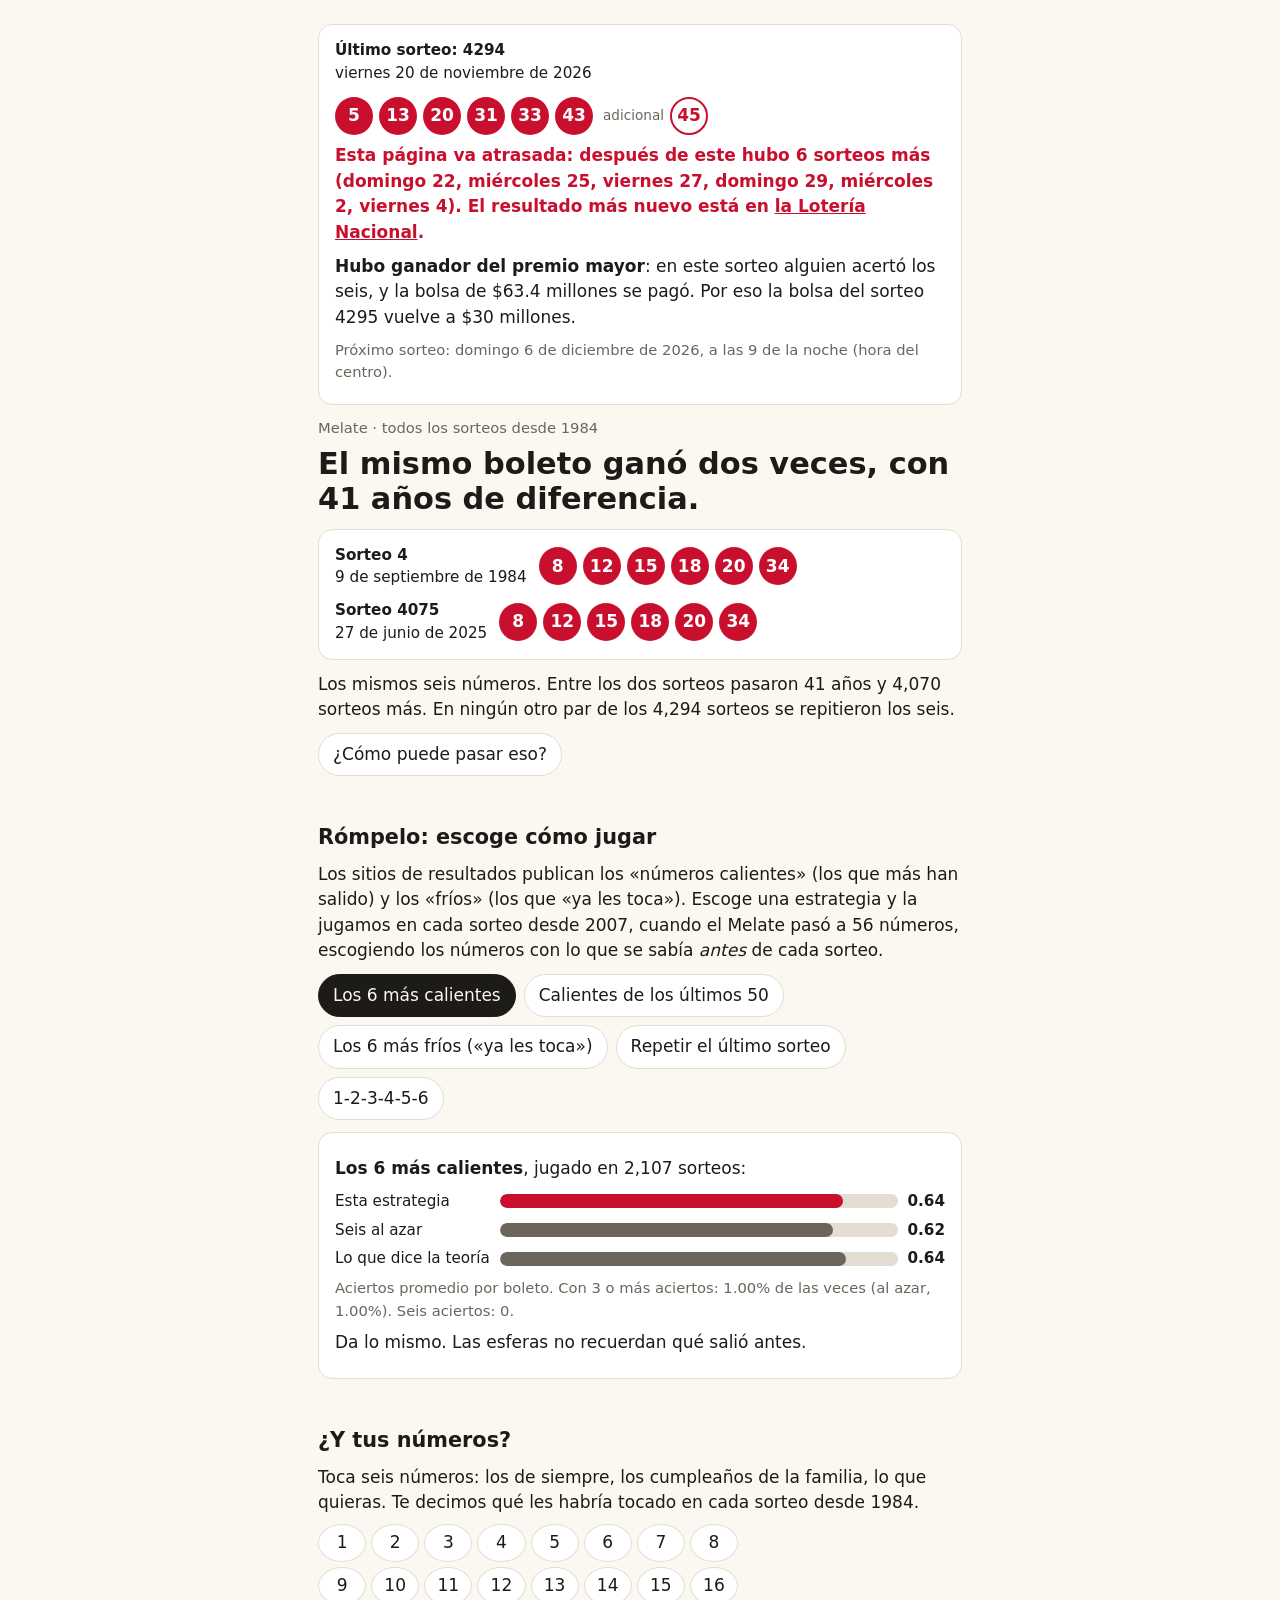
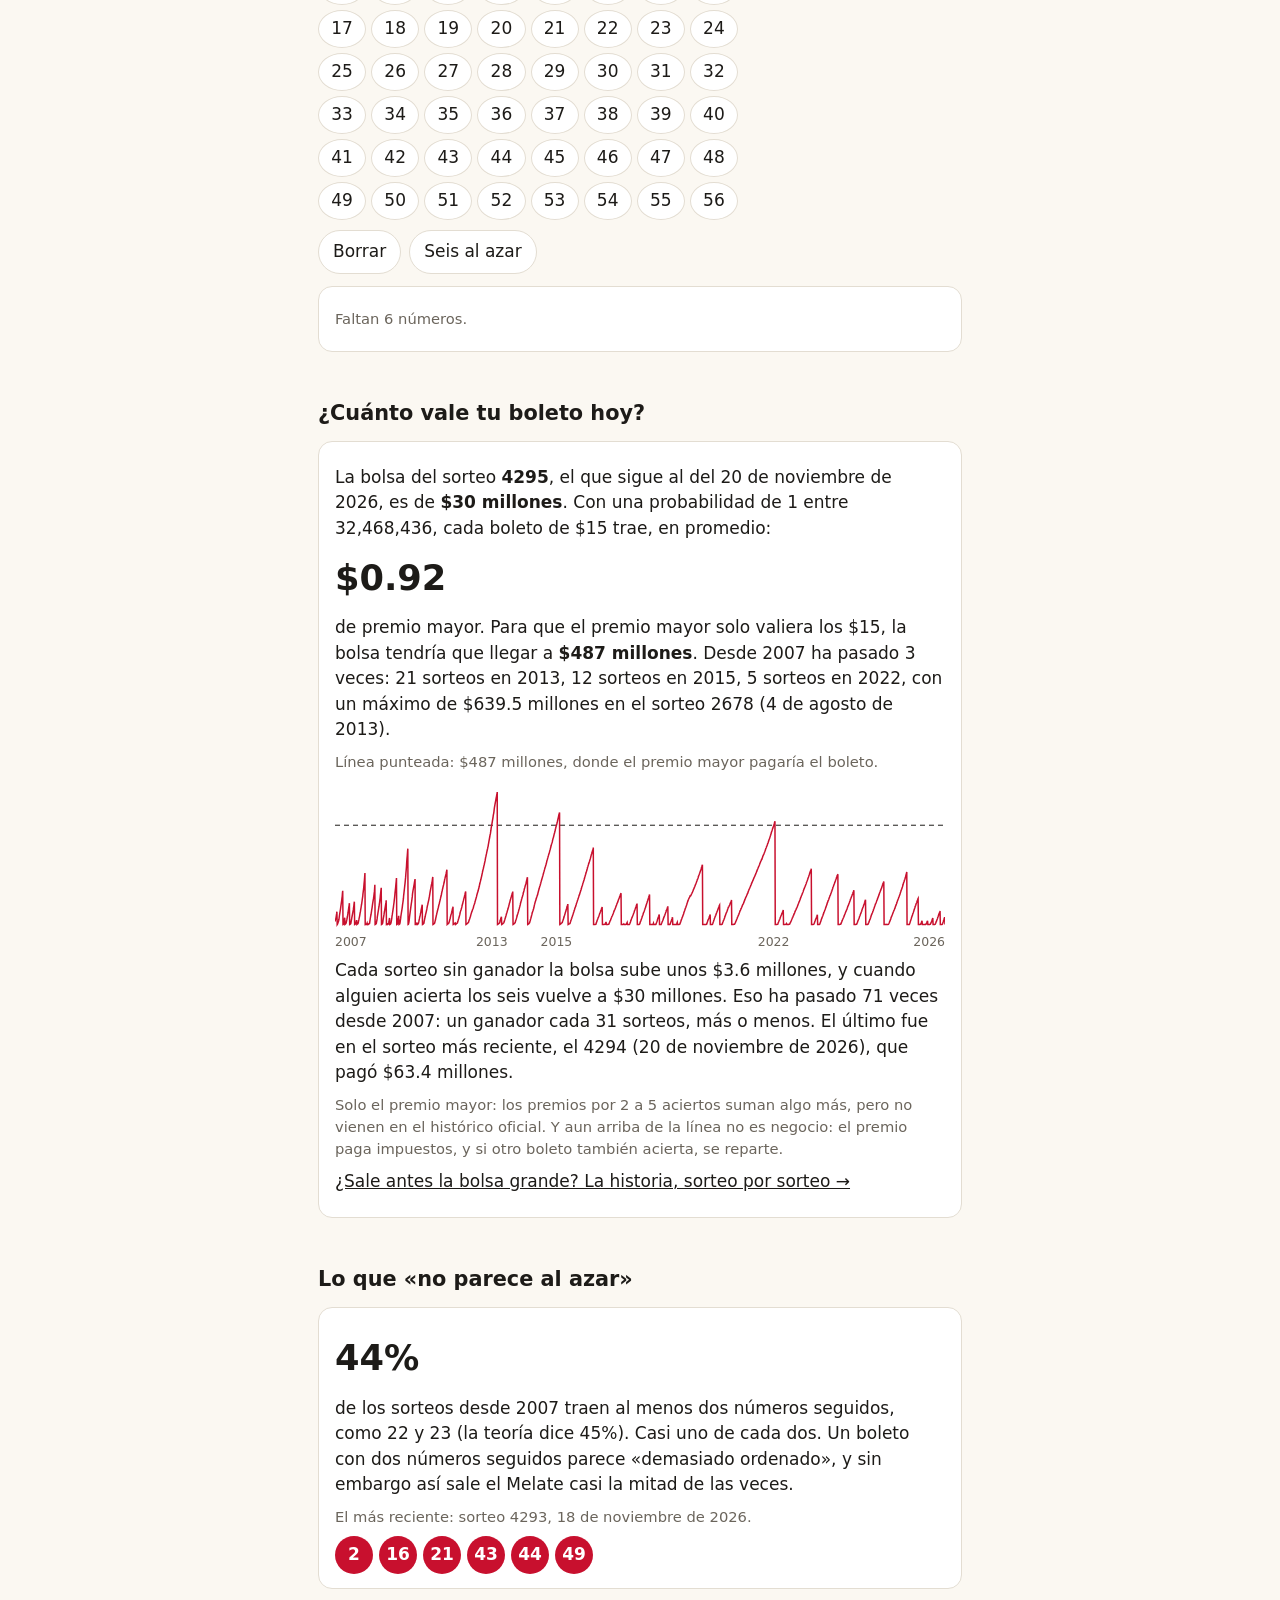
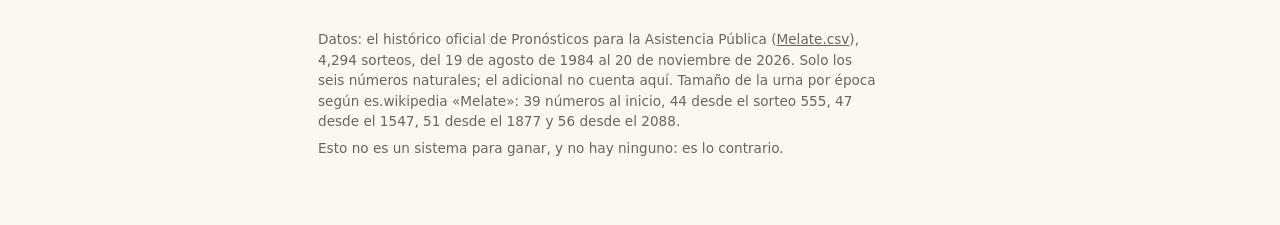
==== commit f73ccbdf: "Update ¿Ya salió? 2026-11-22 🤖 Generated with [Claude Code](https://claude.com/claude-code)" ====
--- a/index.html
+++ b/index.html
@@ -301,11 +301,17 @@
   ${chart}
   <p>Cada sorteo sin ganador la bolsa sube unos ${mill(B.medianRise)}, y cuando alguien acierta los seis vuelve a ${mill(Math.min(...B.resets.map((d) => d[3])))}.
   Eso ha pasado ${B.resets.length} veces desde 2007: un ganador cada ${Math.round(B.everyDraws)} sorteos, más o menos.
-  ${B.sinceReset != null ? `El último fue hace ${B.sinceReset} sorteo${B.sinceReset === 1 ? '' : 's'}.` : ''}</p>
+  ${B.lastReset ? `El último fue ${B.sinceReset === 0 ? 'en el sorteo más reciente, el' : 'en el sorteo'} ${B.lastReset[0]} (${fecha(B.lastReset[1])})${
+    B.sinceReset === 0 ? `, que pagó ${mill(B.lastWon)}` : `, hace ${B.sinceReset} sorteo${B.sinceReset === 1 ? '' : 's'}`}.` : ''}</p>
   <p class="mute">Solo el premio mayor: los premios por 2 a 5 aciertos suman algo más, pero no vienen en el histórico oficial.
   Y aun arriba de la línea no es negocio: el premio paga impuestos, y si otro boleto también acierta, se reparte.</p>
   <p><a href="story/">¿Sale antes la bolsa grande? La historia, sorteo por sorteo →</a></p>`;
 document.querySelectorAll('#bolsa .axis').forEach(declutter);
+// the top card says when the newest draw is the one that paid the jackpot: that is the first
+// thing a "¿ya salió?" visitor asks after their own numbers
+if (B.lastReset && B.lastReset[0] === newest[0])
+  $('latestmine').insertAdjacentHTML('beforebegin', `<p id="jackpot"><b>Hubo ganador del premio mayor</b>: en este sorteo alguien acertó los seis, y la bolsa de ${mill(B.lastWon)} se pagó.
+    Por eso la bolsa del sorteo ${B.next} vuelve a ${mill(B.last[3])}.</p>`);
 // Axis labels sit at absolute positions, so a wider font (1.5x text, WCAG 1.4.12 spacing)
 // pushes neighbours into each other: text-spacing caught '150 h' over '175 h', '9+10 Mar'
 // over 'all' and '2013' over '2015' on 2026-11-06. Keep both ends, hide a middle label only
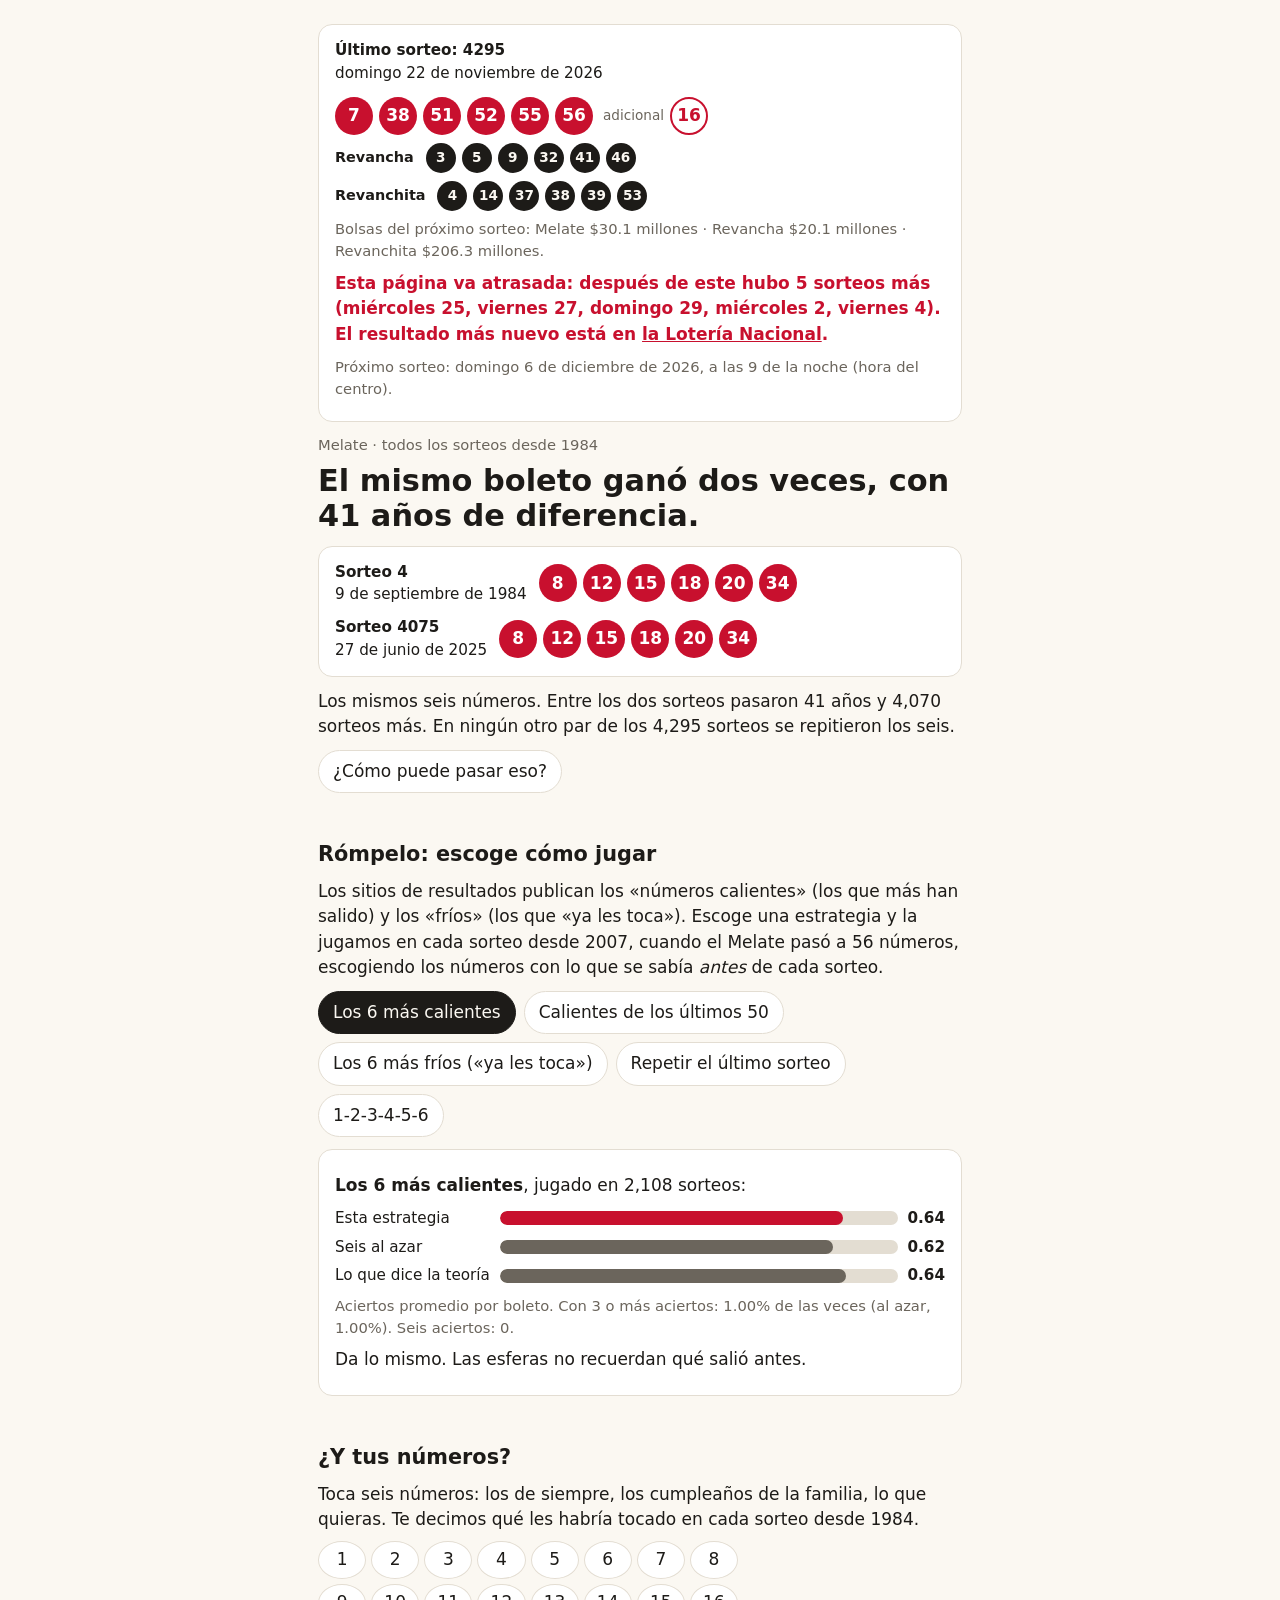
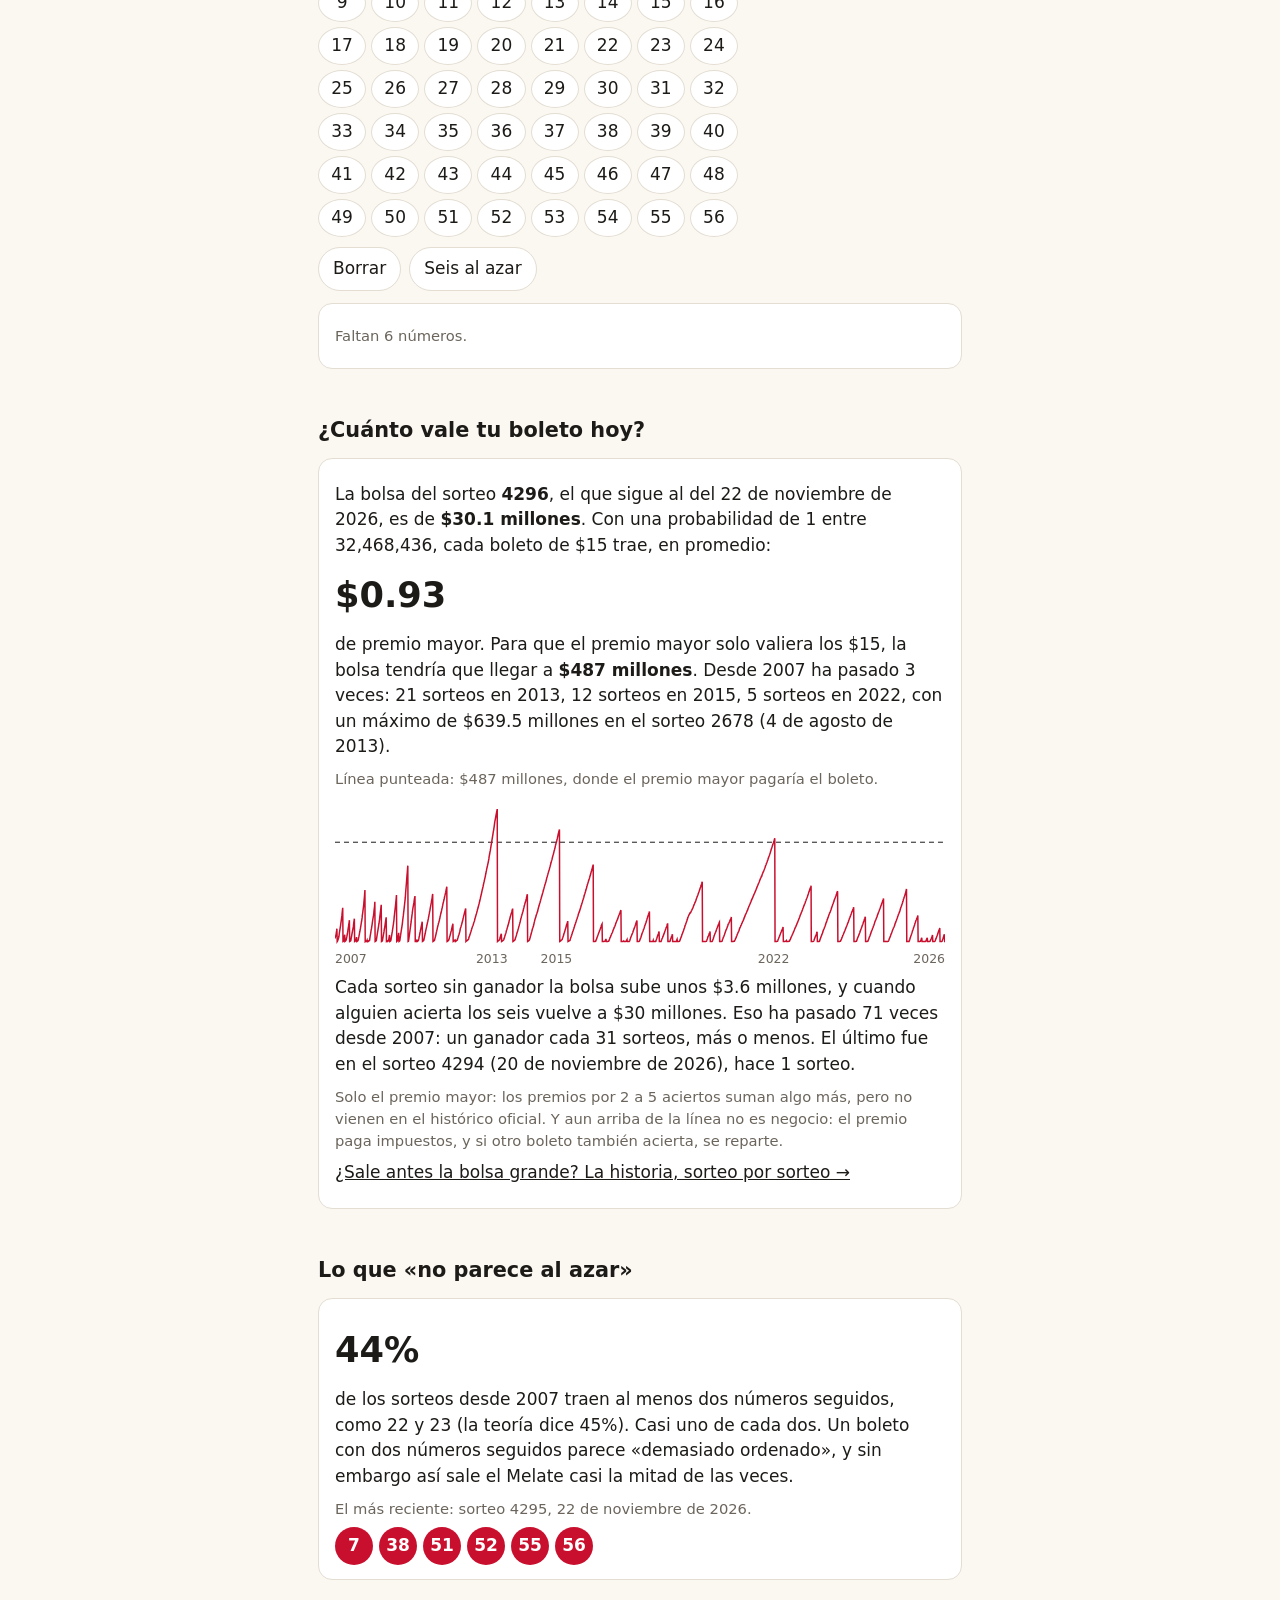
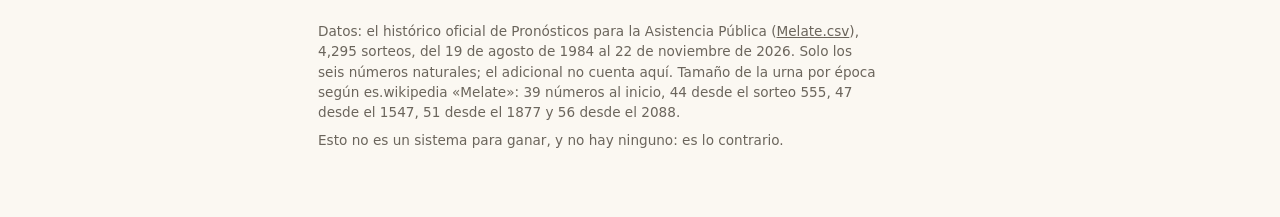
==== commit 97aa1d2a: "Update ¿Ya salió? 2026-11-23 🤖 Generated with [Claude Code](https://claude.com/claude-code)" ====
--- a/index.html
+++ b/index.html
@@ -66,6 +66,13 @@
   #recent td { padding:3px 6px 3px 0; white-space:nowrap; }
   #recent td:last-child { text-align:right; }
   #recent tr.won { font-weight:600; }
+  #recent td.o { color:var(--mute); font-weight:400; }
+  #recent tr.h td { color:var(--mute); font-size:.85rem; }
+  #recent td.o.won { color:var(--ink); font-weight:600; }
+  .otra { margin-top:8px; }
+  .otra .when { font-size:.9rem; }
+  .otra .b { width:30px; height:30px; font-size:.85rem; background:var(--ink); color:var(--bg); }
+  #otrasmine { margin:6px 0 0; }
 </style>
 </head>
 <body>
@@ -139,7 +146,17 @@
 const hoy = (/^\d{4}-\d\d-\d\d$/.test(hoyQ || '') && hoyQ) || new Intl.DateTimeFormat('en-CA', { timeZone: 'America/Mexico_City' }).format(new Date());
 const S = M.schedule(newest[1], hoy);
 const OFICIAL = 'https://www.loterianacional.gob.mx/Melate/Resultados';
+// Revancha and Revanchita, drawn the same night against the same six: only when the build holds
+// the newest draw of each (an older draws.js has none, and the top card then shows Melate alone)
+const OTRAS = Object.fromEntries(Object.entries(window.MELATE.otras || {}).filter(([, r]) => r.length && r[r.length - 1][0] === newest[0]));
+const NOMBRE = { revancha: 'Revancha', revanchita: 'Revanchita' };
+const otraHoy = (g) => OTRAS[g][OTRAS[g].length - 1];
+const mill1 = (x) => `$${(x / 1e6).toLocaleString('es-MX', { maximumFractionDigits: 1 })} millones`;
+const otrasBalls = Object.keys(OTRAS).map((g) => `<div class="draw otra"><div class="when"><b>${NOMBRE[g]}</b></div>${balls(otraHoy(g)[2])}</div>`).join('');
+const bolsas = Object.keys(OTRAS).length && newest[3] ? `<p class="mute" id="bolsas">Bolsas del próximo sorteo: Melate ${mill1(newest[3])}${
+  Object.keys(OTRAS).map((g) => otraHoy(g)[3] ? ` · ${NOMBRE[g]} ${mill1(otraHoy(g)[3])}` : '').join('')}.</p>` : '';
 $('latest').innerHTML = `<div class="draw"><div class="when"><b>Último sorteo: ${newest[0]}</b>${dia(newest[1])} ${fecha(newest[1])}</div>${balls(newest[2], null, newest[4], true)}</div>
+  ${otrasBalls}${bolsas}
   ${S.missed.length ? `<p class="warn">Esta página va atrasada: después de este hubo ${S.missed.length === 1 ? 'otro sorteo' : `${S.missed.length} sorteos más`}
     (${S.missed.map((d) => `${dia(d)} ${Number(d.slice(8))}`).join(', ')}). El resultado más nuevo está en <a href="${OFICIAL}">la Lotería Nacional</a>.</p>` : ''}
   <div id="latestmine"></div>
@@ -197,17 +214,31 @@
   if (six && tapped) store.set(v);
   if (six || /boleto=/.test(location.hash)) history.replaceState(null, '', location.pathname + location.search + (six ? '#boleto=' + v : ''));
   $('latestmine').innerHTML = six ? `<div class="draw"><div class="when"><b>Tus números: ${prizeLine(six)}</b>
-    <a href="#mine" onclick="document.getElementById('mine').scrollIntoView({ behavior: 'smooth' }); return false">ver en todos los sorteos</a></div>${balls(six, newest[2], newest[4])}${prizeSay(six)}${recentSay(six)}</div>` : '';
+    <a href="#mine" onclick="document.getElementById('mine').scrollIntoView({ behavior: 'smooth' }); return false">ver en todos los sorteos</a></div>${balls(six, newest[2], newest[4])}${prizeSay(six)}${otrasSay(six)}${recentSay(six)}</div>` : '';
 }
 // the last ten draws, newest first: someone who checks once a week has missed two or three
 const RECIENTES = 10, MES3 = ['ene','feb','mar','abr','may','jun','jul','ago','sep','oct','nov','dic'], DIA3 = ['dom','lun','mar','mié','jue','vie','sáb'];
 const corta = (iso) => `${DIA3[new Date(iso + 'T00:00:00Z').getUTCDay()]} ${Number(iso.slice(8))} ${MES3[Number(iso.slice(5, 7)) - 1]}`;
 function recentSay(six) {
-  const R = M.recent(draws, six, RECIENTES);
+  const R = M.recent(draws, six, RECIENTES, OTRAS), G = Object.keys(OTRAS);
   const head = R.won ? `ganaron premio en <b>${R.won}</b>${R.pesos ? ` (${pesos(R.pesos)} en premios fijos${R.big ? ', más uno de 4 o más aciertos' : ''})` : R.big ? ' (de 4 o más aciertos)' : ''}` : 'ningún premio';
-  return `<details id="recent"><summary>Tus números en los últimos ${RECIENTES} sorteos: ${head}</summary>
-    <table>${R.rows.map((r) => `<tr${r.cat ? ' class="won"' : ''}><td>${r.draw[0]}</td><td>${corta(r.draw[1])}</td><td>${r.k} de 6${r.ad ? ' + ad.' : ''}</td><td>${
-      r.cat ? (r.amount ? pesos(r.amount) : `${r.cat}.ª cat.`) : '—'}</td></tr>`).join('')}</table></details>`;
+  // one cell for both side games, so the table still fits a phone: "2 · 0", then the prize when
+  // either won ("2 · 0 $10.75", or "6.º"-style places for the variable ones); "–" where not held
+  const cell = (o) => { const ps = G.map((g) => o[g]), won = ps.filter((p) => p && p.cat);
+    return `<td class="o${won.length ? ' won' : ''}">${ps.map((p) => (p ? p.k : '–')).join(' · ')}${won.map((p) => ` ${p.amount ? pesos(p.amount) : `${p.cat}.º lugar`}`).join('')}</td>`; };
+  const ohead = R.otrasWon ? `premio en <b>${R.otrasWon}</b>${R.otrasPesos ? ` (${pesos(R.otrasPesos)}${R.otrasBig ? ', más uno grande' : ''})` : ' (de los grandes)'}` : 'ningún premio';
+  return `<details id="recent"><summary>Tus números en los últimos ${RECIENTES} sorteos: ${head}${G.length ? `. En Revancha y Revanchita, ${ohead}` : ''}</summary>
+    <table>${G.length ? `<tr class="h"><td></td><td></td><td>Melate</td><td></td><td>${G.map((g) => (g === 'revancha' ? 'Rev.' : 'Rvta.')).join(' · ')}</td></tr>` : ''}${
+      R.rows.map((r) => `<tr${r.cat ? ' class="won"' : ''}><td>${r.draw[0]}</td><td>${corta(r.draw[1])}</td><td>${G.length ? r.k : `${r.k} de 6`}${r.ad ? ' + ad.' : ''}</td><td>${
+      r.cat ? (r.amount ? pesos(r.amount) : `${r.cat}.ª cat.`) : '—'}</td>${G.length ? cell(r.otras) : ''}</tr>`).join('')}</table>
+    ${G.length ? '<p class="mute">Rev. y Rvta.: aciertos en Revancha y Revanchita, si los jugaste. Revanchita solo paga los seis.</p>' : ''}</details>`;
+}
+// the same six in tonight's Revancha and Revanchita: a ticket that paid $30 plays all three
+function otrasSay(six) {
+  const G = Object.keys(OTRAS); if (!G.length) return '';
+  const say = (g) => { const p = M.prizeOtra(g, six, otraHoy(g)[2]);
+    return `${NOMBRE[g]}, <b>${p.k} de 6</b>${p.cat ? `: premio de ${p.cat}.º lugar${p.amount ? `, ${pesos(p.amount)}` : ', variable'}` : ''}`; };
+  return `<p id="otrasmine">Si jugaste también: ${G.map(say).join('; ')}.${G.some((g) => !M.prizeOtra(g, six, otraHoy(g)[2]).cat) ? ' <span class="mute">Revancha paga desde 2 aciertos; Revanchita solo los seis.</span>' : ''}</p>`;
 }
 // "2 de 6" alone does not say that 2 hits is a prize: the top card names the category it wins.
 const prizeLine = (six) => { const P = M.prize(six, newest); return `${P.k} de 6${P.ad ? ', más el adicional,' : ''} en este sorteo`; };
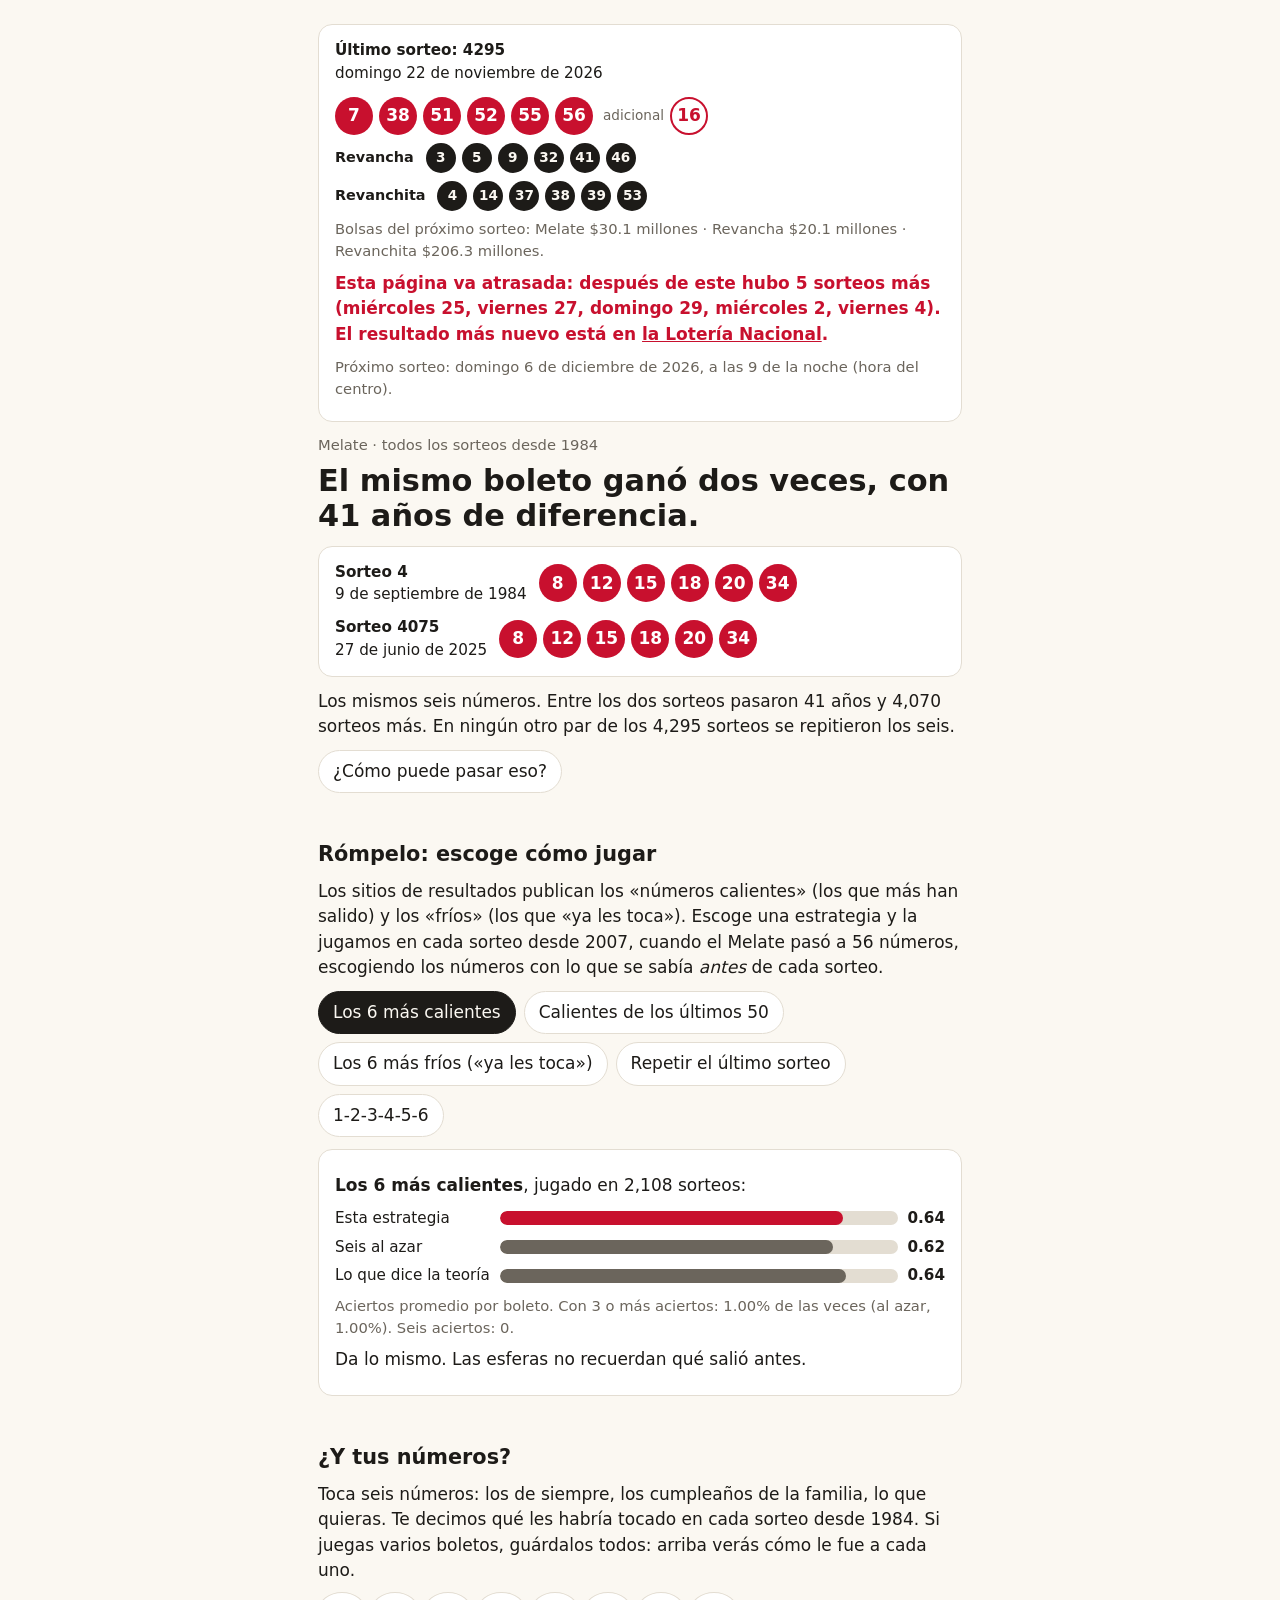
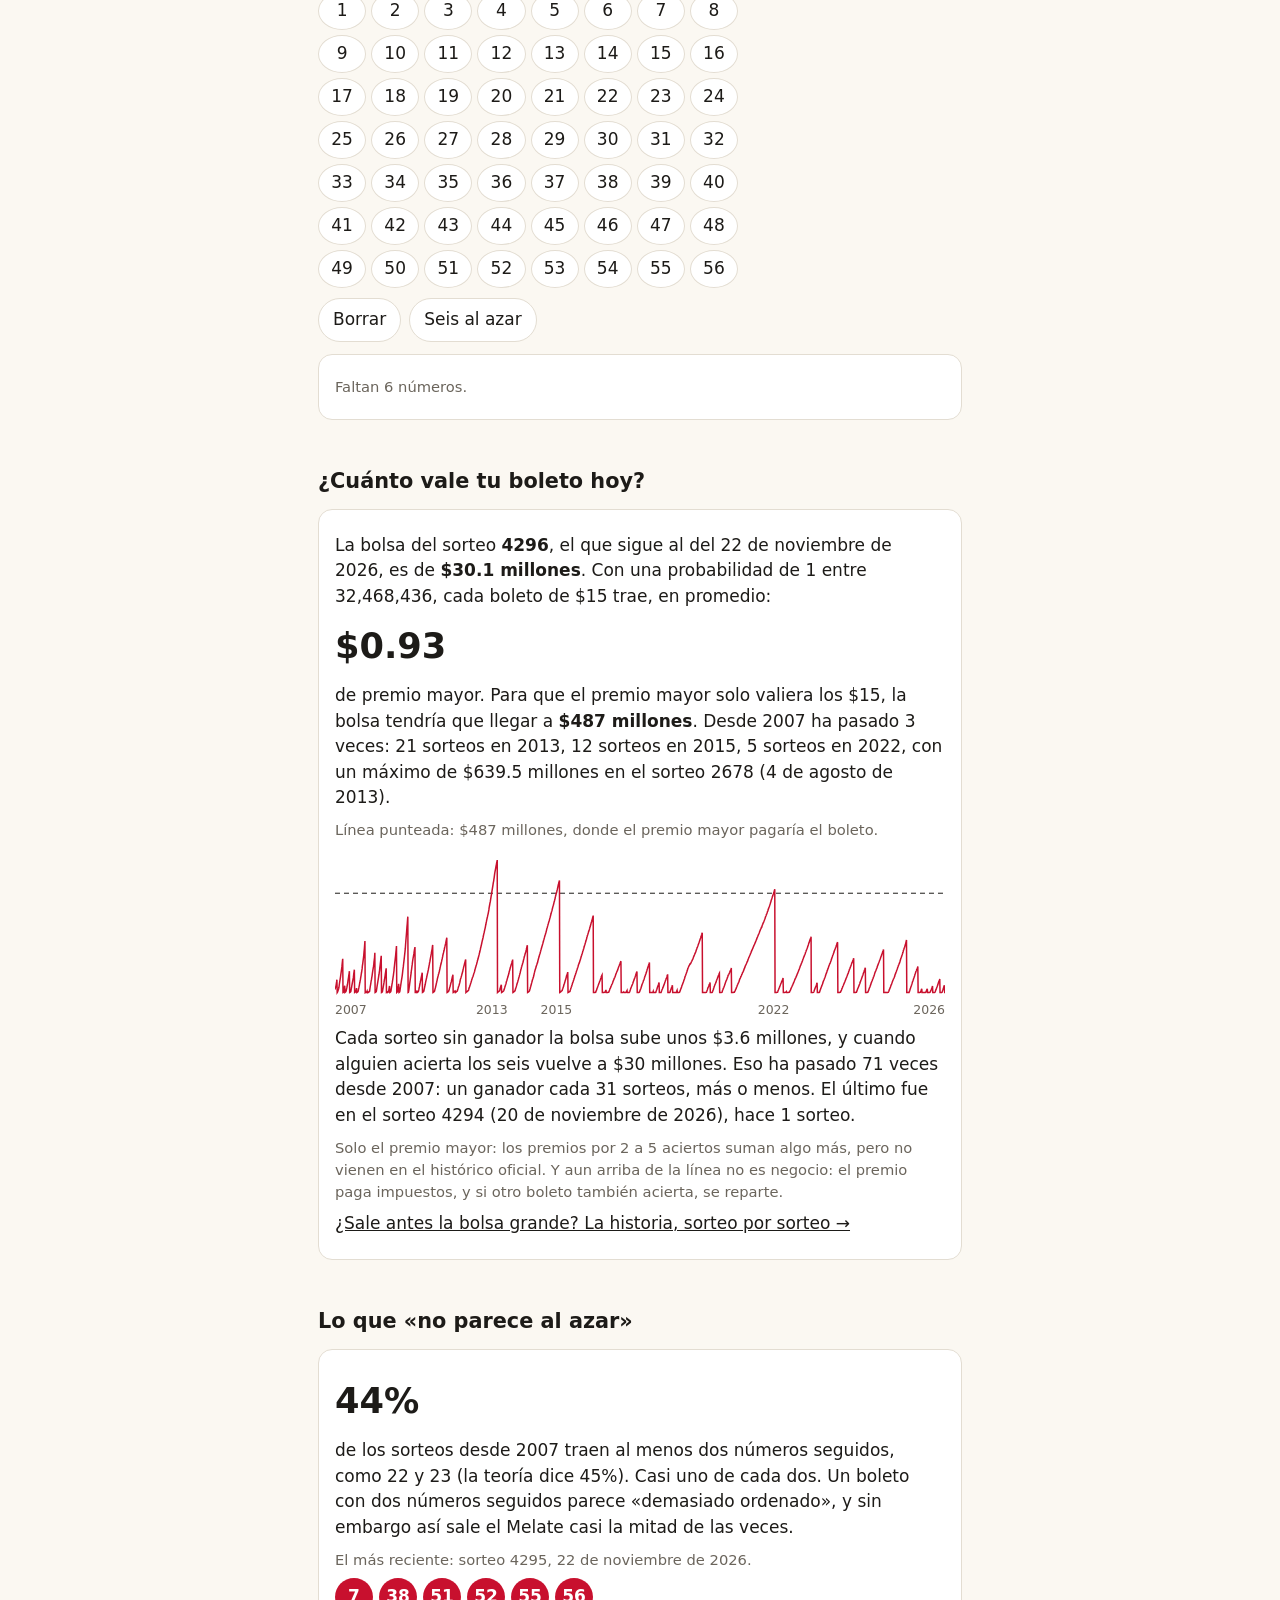
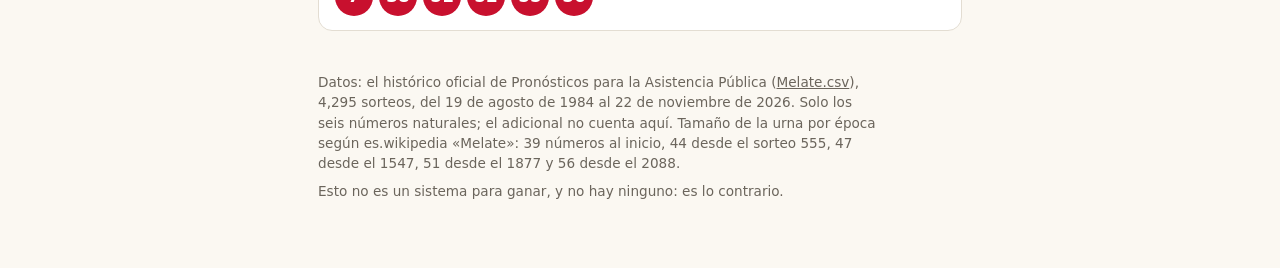
==== commit 3e9e7d5b: "Update ¿Ya salió? 2026-11-24 🤖 Generated with [Claude Code](https://claude.com/claude-code)" ====
--- a/index.html
+++ b/index.html
@@ -73,6 +73,12 @@
   .otra .when { font-size:.9rem; }
   .otra .b { width:30px; height:30px; font-size:.85rem; background:var(--ink); color:var(--bg); }
   #otrasmine { margin:6px 0 0; }
+  #otros .otro { margin-top:10px; }
+  #otros .otro p { margin:4px 0 0; }
+  #boletos { margin-top:10px; }
+  #boletos .row { flex-wrap:wrap; gap:6px; }
+  #boletos button { font-variant-numeric: tabular-nums; }
+  #boletos button[aria-pressed="true"] { background:var(--ball); border-color:var(--ball); color:#fff; font-weight:600; }
 </style>
 </head>
 <body>
@@ -104,9 +110,10 @@
   <div class="card" id="stratout"></div>
 
   <h2>¿Y tus números?</h2>
-  <p>Toca seis números: los de siempre, los cumpleaños de la familia, lo que quieras. Te decimos qué les habría tocado en cada sorteo desde 1984.</p>
+  <p>Toca seis números: los de siempre, los cumpleaños de la familia, lo que quieras. Te decimos qué les habría tocado en cada sorteo desde 1984. Si juegas varios boletos, guárdalos todos: arriba verás cómo le fue a cada uno.</p>
   <div class="grid" id="grid"></div>
   <div class="row"><button id="clear">Borrar</button> <button id="lucky">Seis al azar</button></div>
+  <div id="boletos"></div>
   <div class="card" id="mine"><p class="mute">Faltan 6 números.</p></div>
 
   <h2>¿Cuánto vale tu boleto hoy?</h2>
@@ -203,18 +210,46 @@
 // (#boleto=8-12-15-18-20-34), so a reload, a bookmark or a link sent to the family brings it
 // back, and the card at the top says how it did in the newest draw. Only a tap saves: opening
 // someone else's link shows their six without replacing the ones kept on this phone.
-const KEY = 'yasalio.boleto';
-const store = { get() { try { return localStorage.getItem(KEY); } catch (e) { return null; } },
-  set(v) { try { if (v) localStorage.setItem(KEY, v); else localStorage.removeItem(KEY); } catch (e) {} } };
+// Several sixes can be kept (a family plays more than one): `saved` is the list, `slot` the one
+// the grid is editing (saved.length = a new one). The top card shows the grid's six in full and
+// every other kept six in one short block each. A phone that kept one six under the old key
+// ('yasalio.boleto') still finds it.
+const KEY = 'yasalio.boletos', OLDKEY = 'yasalio.boleto';
+const store = { get() { try { return localStorage.getItem(KEY) || localStorage.getItem(OLDKEY); } catch (e) { return null; } },
+  set(v) { try { if (v) localStorage.setItem(KEY, v); else localStorage.removeItem(KEY); localStorage.removeItem(OLDKEY); } catch (e) {} } };
+const key6 = (six) => six.join('-');
 const fromHash = M.parseTicket((location.hash.match(/boleto=([0-9,-]+)/) || [])[1], N);
-const pick = fromHash || M.parseTicket(store.get(), N) || [];
-let tapped = false;
+let saved = M.parseTickets(store.get(), N);
+const pick = fromHash || (saved[0] ? [...saved[0]] : []);
+const slotOf = (six) => { const i = saved.findIndex((t) => key6(t) === key6(six)); return i < 0 ? saved.length : i; };
+let slot = fromHash ? slotOf(fromHash) : 0, tapped = false;
+const persist = () => store.set(saved.map(key6).join(','));
 function remember(six) {
-  const v = six ? six.join('-') : '';
-  if (six && tapped) store.set(v);
-  if (six || /boleto=/.test(location.hash)) history.replaceState(null, '', location.pathname + location.search + (six ? '#boleto=' + v : ''));
-  $('latestmine').innerHTML = six ? `<div class="draw"><div class="when"><b>Tus números: ${prizeLine(six)}</b>
-    <a href="#mine" onclick="document.getElementById('mine').scrollIntoView({ behavior: 'smooth' }); return false">ver en todos los sorteos</a></div>${balls(six, newest[2], newest[4])}${prizeSay(six)}${otrasSay(six)}${recentSay(six)}</div>` : '';
+  if (six && tapped) { const r = M.keepTicket(saved, slot, six); if (r.slot >= 0) { saved = r.list; slot = r.slot; persist(); } }
+  if (six || /boleto=/.test(location.hash)) history.replaceState(null, '', location.pathname + location.search + (six ? '#boleto=' + key6(six) : ''));
+  $('latestmine').innerHTML = (six ? `<div class="draw"><div class="when"><b>Tus números: ${prizeLine(six)}</b>
+    <a href="#mine" onclick="document.getElementById('mine').scrollIntoView({ behavior: 'smooth' }); return false">ver en todos los sorteos</a></div>${balls(six, newest[2], newest[4])}${prizeSay(six)}${otrasSay(six)}${recentSay(six)}</div>` : '')
+    + otrosSay(six);
+  renderBoletos(six);
+}
+// every other kept six against the newest draw: Melate hits and prize, then the side games
+function otrosSay(six) {
+  const rest = saved.filter((t) => !six || key6(t) !== key6(six)); if (!rest.length) return '';
+  const G = Object.keys(OTRAS);
+  const one = (t) => { const P = M.prize(t, newest);
+    const mel = `Melate, <b>${P.k} de 6</b>${P.ad ? ' + ad.' : ''}${P.cat ? `: ${P.amount ? pesos(P.amount) : `${P.cat}.ª categoría`}` : ''}`;
+    const ot = G.map((g) => { const p = M.prizeOtra(g, t, otraHoy(g)[2]); return `${NOMBRE[g]} ${p.k}${p.cat ? `: ${p.amount ? pesos(p.amount) : `${p.cat}.º lugar`}` : ''}`; });
+    return `<div class="otro${P.cat ? ' won' : ''}">${balls(t, newest[2], newest[4])}<p>${[mel, ...ot].join(' · ')}</p></div>`; };
+  return `<div class="draw" id="otros"><div class="when"><b>${six ? (rest.length === 1 ? 'Tu otro boleto' : `Tus otros ${rest.length} boletos`) : 'Tus boletos'} en este sorteo</b></div>${rest.map(one).join('')}</div>`;
+}
+// the kept sixes under the grid: tap one to see or change it, or start another
+function renderBoletos(six) {
+  const full = six && slot < saved.length, more = saved.length < M.MAXBOLETOS, unsaved = six && !full && more;
+  if (!saved.length && !unsaved) { $('boletos').innerHTML = ''; return; }
+  $('boletos').innerHTML = `${saved.length ? `<p class="mute">Tus boletos guardados en este teléfono${saved.length > 1 ? ` (${saved.length})` : ''}: toca uno para verlo o cambiarlo.</p>` : ''}
+    <div class="row">${saved.map((t, i) => `<button data-slot="${i}" aria-pressed="${i === slot && !!six}">${key6(t)}</button>`).join('')}${
+      full && more ? '<button data-slot="new">+ Otro boleto</button>' : ''}${unsaved ? '<button data-slot="save">Guardar este boleto</button>' : ''}</div>
+    ${full && !more ? `<p class="mute">Caben ${M.MAXBOLETOS} boletos; borra uno para agregar otro.</p>` : ''}`;
 }
 // the last ten draws, newest first: someone who checks once a week has missed two or three
 const RECIENTES = 10, MES3 = ['ene','feb','mar','abr','may','jun','jul','ago','sep','oct','nov','dic'], DIA3 = ['dom','lun','mar','mié','jue','vie','sáb'];
@@ -285,13 +320,18 @@
 };
 $('grid').onclick = (ev) => { const n = +(ev.target.dataset && ev.target.dataset.n); if (!n) return; tapped = true;
   const i = pick.indexOf(n); if (i >= 0) pick.splice(i, 1); else if (pick.length < 6) pick.push(n); renderMine(); };
-$('clear').onclick = () => { pick.length = 0; store.set(null); renderMine(); };
+// Borrar takes the six off the grid and, if it was kept, off the phone
+$('clear').onclick = () => { if (slot < saved.length) { saved = saved.filter((_, i) => i !== slot); persist(); }
+  pick.length = 0; slot = saved.length; renderMine(); };
+$('boletos').onclick = (ev) => { const s = ev.target.dataset && ev.target.dataset.slot; if (s == null) return;
+  if (s === 'save') { tapped = true; renderMine(); return; }
+  slot = s === 'new' ? saved.length : +s; pick.splice(0, pick.length, ...(s === 'new' ? [] : saved[slot])); renderMine(); };
 $('lucky').onclick = () => { tapped = true; pick.length = 0; while (pick.length < 6) { const x = 1 + Math.floor(Math.random() * N); if (!pick.includes(x)) pick.push(x); } renderMine(); };
 renderMine();
 // a shared link opened in a tab already on this page changes only the hash: no reload happens
 addEventListener('hashchange', () => {
   const six = M.parseTicket((location.hash.match(/boleto=([0-9,-]+)/) || [])[1], N);
-  if (six && six.join('-') !== [...pick].sort((a, b) => a - b).join('-')) { tapped = false; pick.splice(0, pick.length, ...six); renderMine(); }
+  if (six && six.join('-') !== [...pick].sort((a, b) => a - b).join('-')) { tapped = false; slot = slotOf(six); pick.splice(0, pick.length, ...six); renderMine(); }
 });
 
 // 4. consecutive numbers
